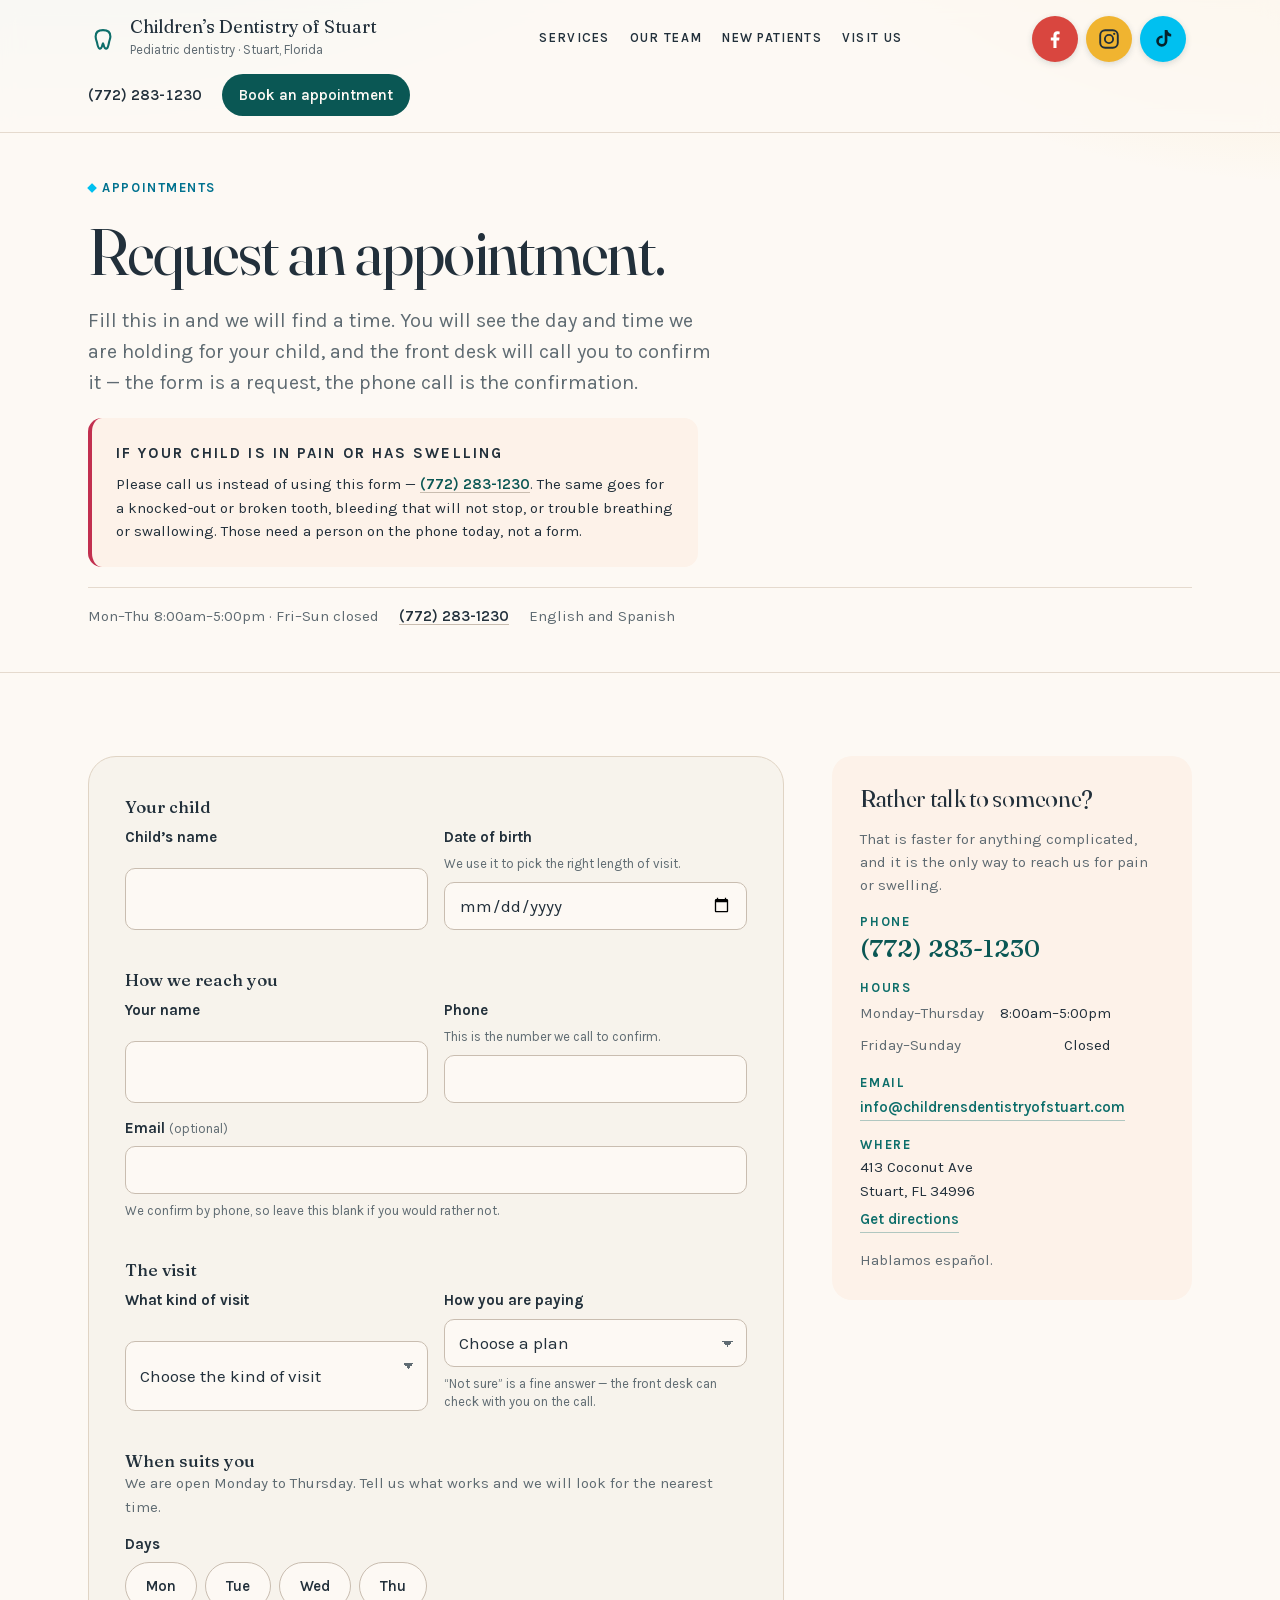
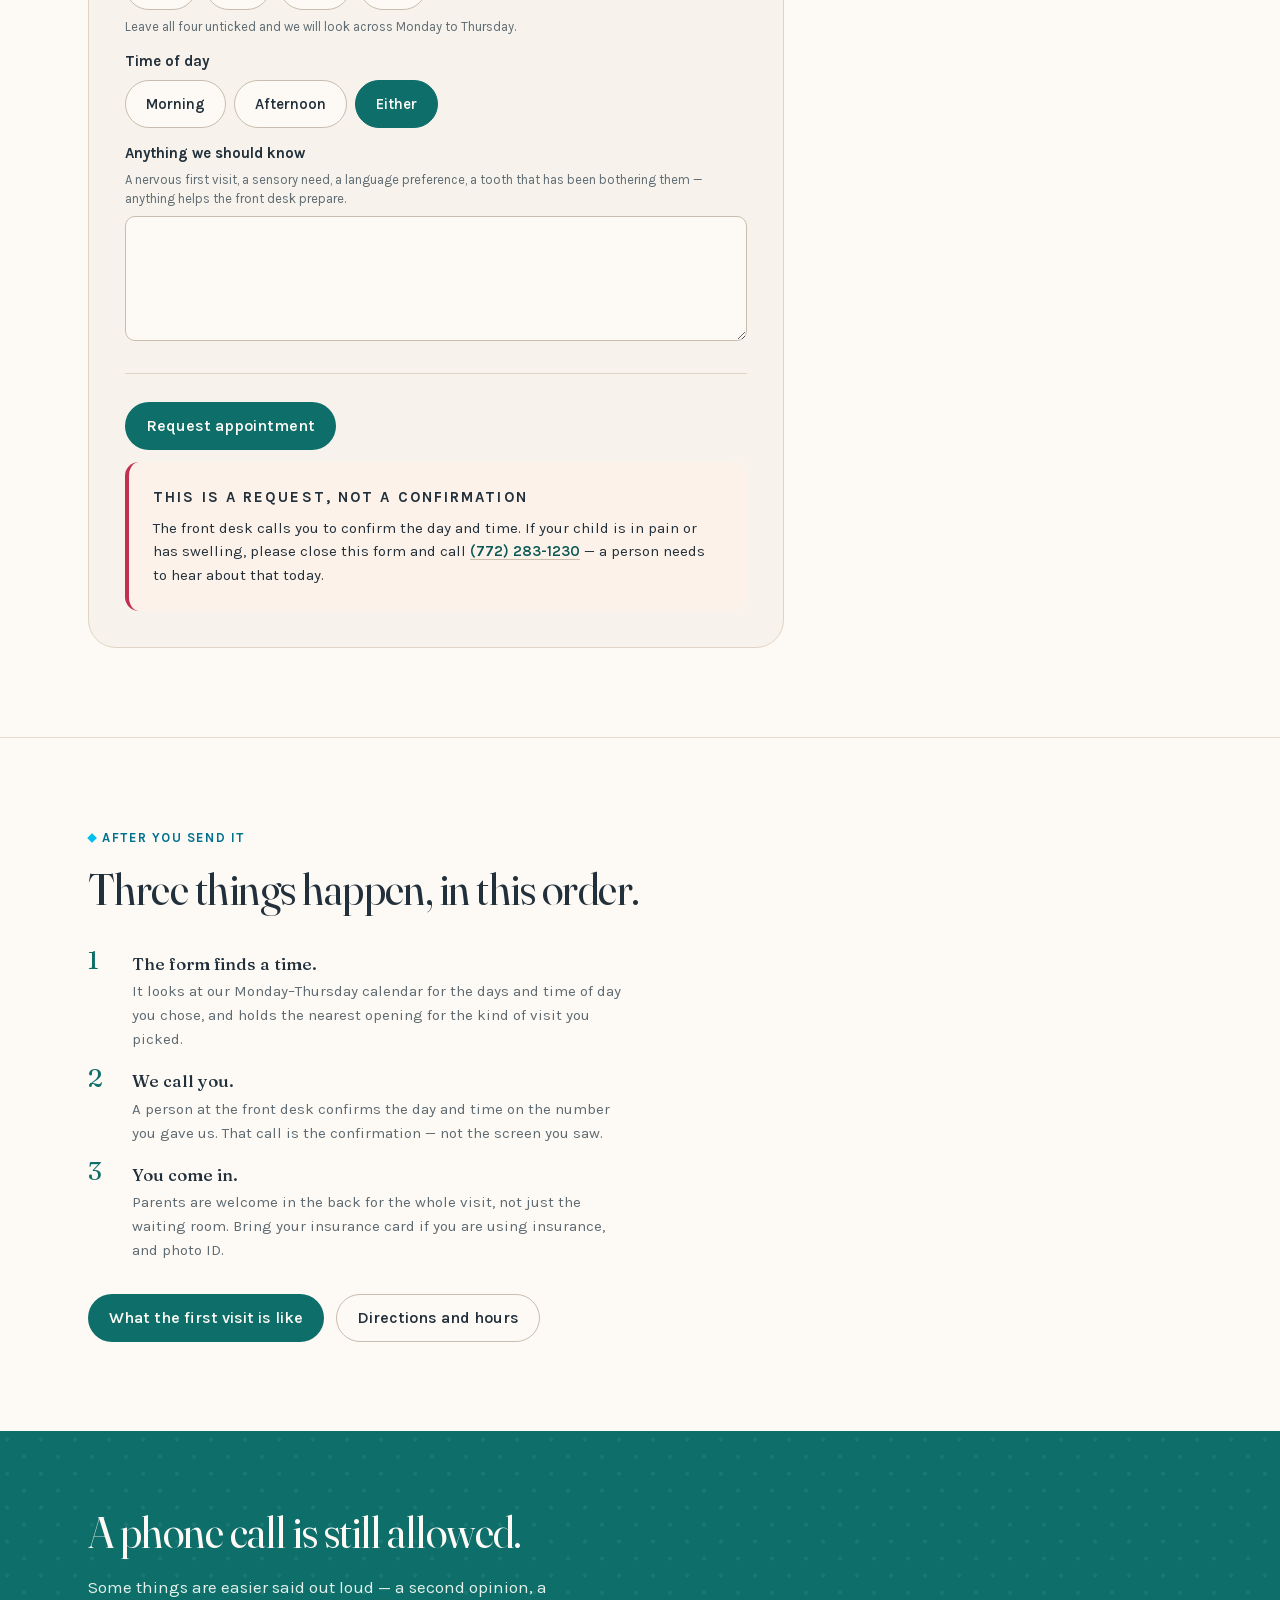
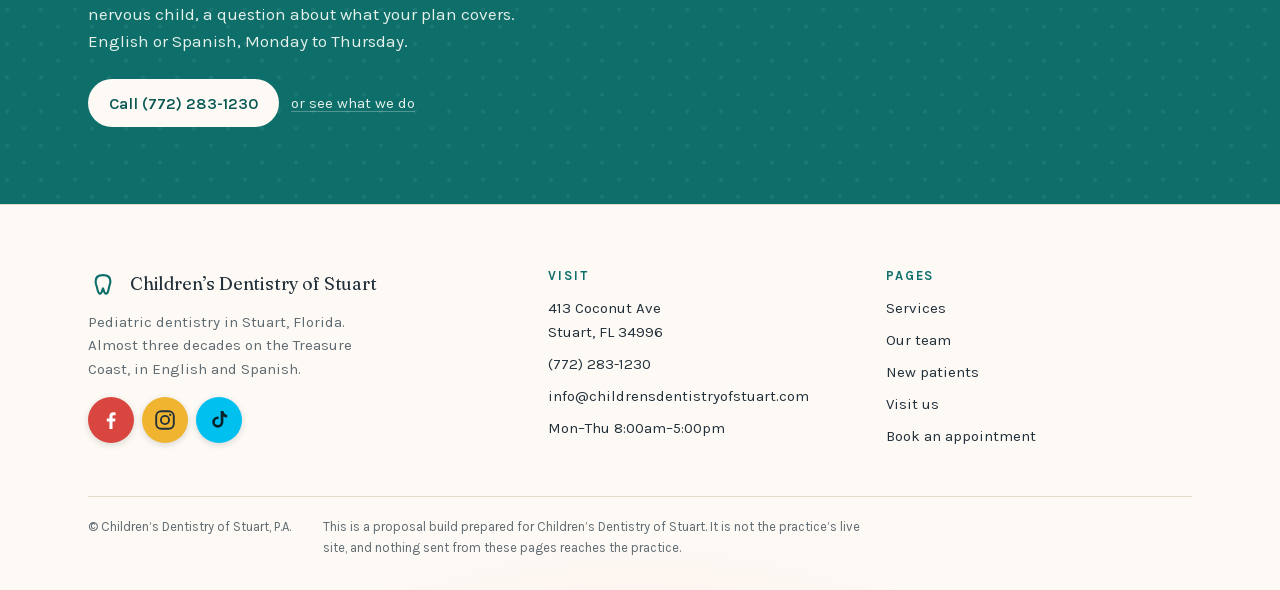
==== book.html @ ab4c5b35 "Proposal build: Children's Dentistry of Stuart" ====
<!DOCTYPE html>
<html lang="en">
<head>
<meta charset="utf-8">
<meta name="viewport" content="width=device-width, initial-scale=1">
<title>Request an appointment — Children’s Dentistry of Stuart</title>
<meta name="description" content="Request an appointment at Children’s Dentistry of Stuart. The form holds a time; the front desk confirms by phone. For pain, swelling or a knocked-out tooth, call (772) 283-1230 instead.">
<meta name="theme-color" content="#FDF9F4">
<link rel="icon" href="data:image/svg+xml,%3Csvg xmlns='http://www.w3.org/2000/svg' viewBox='0 0 32 32'%3E%3Crect width='32' height='32' rx='7' fill='%23FDF9F4'/%3E%3Cpath transform='translate(4 4)' d='M6.1 9.9C6.1 6.4 8.45 4.9 12 4.9c3.55 0 5.9 1.5 5.9 5 0 1.85-.75 3-1.1 4.85-.4 2.25-.8 4.45-1.9 4.85-1.1.4-1.8-.75-2.25-2.25-.3-1.05-.45-1.85-.65-1.85s-.35.8-.65 1.85c-.45 1.5-1.15 2.65-2.25 2.25-1.1-.4-1.5-2.6-1.9-4.85C6.5 12.9 6.1 11.75 6.1 9.9Z' fill='none' stroke='%230D6E6A' stroke-width='1.7' stroke-linejoin='round'/%3E%3C/svg%3E">
<link rel="stylesheet" href="assets/css/tokens.css">
<link rel="stylesheet" href="assets/css/styles.css">
<script>document.documentElement.classList.add('js');</script>
<!-- ============================================================
     AEO / SEO HEAD BLOCK — paste inside <head> on every page.
     Replace Request an Appointment | Children's Dentistry of Stuart / Request a pediatric dental appointment in Stuart, Florida. The form requests a time and the front desk calls to confirm. If your child is in pain or has swelling, call (772) 283-1230. / https://childrensdentistryofstuart.com/book.html per page.
     ============================================================ -->
<link rel="canonical" href="https://childrensdentistryofstuart.com/book.html">
<meta name="robots" content="index, follow, max-snippet:-1, max-image-preview:large, max-video-preview:-1">

<!-- Open Graph -->
<meta property="og:type" content="website">
<meta property="og:site_name" content="Children's Dentistry of Stuart">
<meta property="og:locale" content="en_US">
<meta property="og:title" content="Request an Appointment | Children's Dentistry of Stuart">
<meta property="og:description" content="Request a pediatric dental appointment in Stuart, Florida. The form requests a time and the front desk calls to confirm. If your child is in pain or has swelling, call (772) 283-1230.">
<meta property="og:url" content="https://childrensdentistryofstuart.com/book.html">
<meta property="og:image" content="https://childrensdentistryofstuart.com/assets/img/photos/doctors.jpg">
<meta property="og:image:alt" content="Dr. Julie Sugar and Dr. Nancy Torres outside the practice in Stuart, Florida">

<!-- Twitter / X -->
<meta name="twitter:card" content="summary_large_image">
<meta name="twitter:title" content="Request an Appointment | Children's Dentistry of Stuart">
<meta name="twitter:description" content="Request a pediatric dental appointment in Stuart, Florida. The form requests a time and the front desk calls to confirm. If your child is in pain or has swelling, call (772) 283-1230.">
<meta name="twitter:image" content="https://childrensdentistryofstuart.com/assets/img/photos/doctors.jpg">

<!-- Geo / local -->
<meta name="geo.region" content="US-FL">
<meta name="geo.placename" content="Stuart, Florida">
<meta name="geo.position" content="27.196835;-80.235463">
<meta name="ICBM" content="27.196835, -80.235463">

<!-- Structured data -->
<script type="application/ld+json">
{
 "@context": "https://schema.org",
 "@type": "Dentist",
 "@id": "https://childrensdentistryofstuart.com/#practice",
 "name": "Children's Dentistry of Stuart",
 "alternateName": "Children's Dentistry of Stuart, P.A.",
 "description": "Pediatric dental practice in Stuart, Florida, on the Treasure Coast. Two dentists — Dr. Nancy H. Torres and Dr. Julie A. Sugar, a mother and daughter — with almost three decades of experience. Visits in English and Spanish, with parents welcome in the treatment room.",
 "url": "https://childrensdentistryofstuart.com/",
 "telephone": "+1-772-283-1230",
 "email": "info@childrensdentistryofstuart.com",
 "image": [
  "https://childrensdentistryofstuart.com/assets/img/photos/office.jpg",
  "https://childrensdentistryofstuart.com/assets/img/photos/doctors.jpg"
 ],
 "logo": "https://childrensdentistryofstuart.com/assets/img/photos/logo.png",
 "priceRange": "$$",
 "address": {
  "@type": "PostalAddress",
  "streetAddress": "413 Coconut Ave",
  "addressLocality": "Stuart",
  "addressRegion": "FL",
  "postalCode": "34996",
  "addressCountry": "US"
 },
 "geo": {
  "@type": "GeoCoordinates",
  "latitude": 27.196835,
  "longitude": -80.235463
 },
 "hasMap": "https://www.google.com/maps/place/?q=place_id:ChIJJ7Qo13nd3ogRvwtux7a8OOg",
 "openingHoursSpecification": [
  {
   "@type": "OpeningHoursSpecification",
   "dayOfWeek": [
    "Monday",
    "Tuesday",
    "Wednesday",
    "Thursday"
   ],
   "opens": "08:00",
   "closes": "17:00"
  }
 ],
 "areaServed": [
  {
   "@type": "City",
   "name": "Stuart"
  },
  {
   "@type": "City",
   "name": "Palm City"
  },
  {
   "@type": "City",
   "name": "Jensen Beach"
  },
  {
   "@type": "City",
   "name": "Hobe Sound"
  },
  {
   "@type": "City",
   "name": "Port St. Lucie"
  },
  {
   "@type": "City",
   "name": "Indiantown"
  },
  {
   "@type": "AdministrativeArea",
   "name": "Martin County, Florida"
  }
 ],
 "availableLanguage": [
  {
   "@type": "Language",
   "name": "English"
  },
  {
   "@type": "Language",
   "name": "Spanish"
  }
 ],
 "sameAs": [
  "https://www.google.com/maps/place/?q=place_id:ChIJJ7Qo13nd3ogRvwtux7a8OOg",
  "https://www.facebook.com/childrensdentistryofstuart",
  "https://www.carecredit.com/doctor-locator/stuart-fl/childrens-dentistry-of-stuart-423cqr"
 ],
 "employee": [
  {
   "@type": "Person",
   "name": "Dr. Nancy H. Torres",
   "jobTitle": "Dentist",
   "honorificSuffix": "D.D.S."
  },
  {
   "@type": "Person",
   "name": "Dr. Julie A. Sugar",
   "jobTitle": "Dentist",
   "honorificSuffix": "D.M.D."
  }
 ],
 "availableService": [
  {
   "@type": "MedicalProcedure",
   "name": "Dental examination"
  },
  {
   "@type": "MedicalProcedure",
   "name": "Dental cleaning"
  },
  {
   "@type": "MedicalProcedure",
   "name": "Digital dental x-rays"
  },
  {
   "@type": "MedicalProcedure",
   "name": "Fluoride treatment"
  },
  {
   "@type": "MedicalProcedure",
   "name": "Dental sealants"
  },
  {
   "@type": "MedicalProcedure",
   "name": "Tooth-colored fillings"
  },
  {
   "@type": "MedicalProcedure",
   "name": "Dental crowns"
  },
  {
   "@type": "MedicalProcedure",
   "name": "Tooth extraction"
  },
  {
   "@type": "MedicalProcedure",
   "name": "Space maintainers"
  },
  {
   "@type": "MedicalProcedure",
   "name": "Nitrous oxide sedation"
  },
  {
   "@type": "MedicalProcedure",
   "name": "Oral sedation"
  },
  {
   "@type": "MedicalProcedure",
   "name": "Intravenous sedation"
  }
 ],
 "paymentAccepted": "Cash, Credit Card, Dental insurance",
 "currenciesAccepted": "USD",
 "isAcceptingNewPatients": true,
 "knowsAbout": [
  "pediatric dentistry",
  "preventive dentistry",
  "dental sedation for children"
 ]
}
</script>
<script type="application/ld+json">
{
 "@context": "https://schema.org",
 "@type": "WebSite",
 "@id": "https://childrensdentistryofstuart.com/#website",
 "url": "https://childrensdentistryofstuart.com/",
 "name": "Children's Dentistry of Stuart",
 "inLanguage": "en-US",
 "publisher": {
  "@id": "https://childrensdentistryofstuart.com/#practice"
 }
}
</script>
<script type="application/ld+json">
{
 "@context": "https://schema.org",
 "@type": "Person",
 "@id": "https://childrensdentistryofstuart.com/team.html#nancy-torres",
 "name": "Dr. Nancy H. Torres",
 "honorificSuffix": "D.D.S.",
 "jobTitle": "Dentist",
 "worksFor": {
  "@id": "https://childrensdentistryofstuart.com/#practice"
 },
 "knowsLanguage": [
  "English",
  "Spanish"
 ]
}
</script>
<script type="application/ld+json">
{
 "@context": "https://schema.org",
 "@type": "Person",
 "@id": "https://childrensdentistryofstuart.com/team.html#julie-sugar",
 "name": "Dr. Julie A. Sugar",
 "honorificSuffix": "D.M.D.",
 "jobTitle": "Dentist",
 "worksFor": {
  "@id": "https://childrensdentistryofstuart.com/#practice"
 },
 "knowsLanguage": [
  "English",
  "Spanish"
 ]
}
</script>
<script type="application/ld+json">
{
 "@context": "https://schema.org",
 "@type": "FAQPage",
 "@id": "https://childrensdentistryofstuart.com/#faq",
 "mainEntity": [
  {
   "@type": "Question",
   "name": "What age should a child first see a dentist?",
   "acceptedAnswer": {
    "@type": "Answer",
    "text": "Children's Dentistry of Stuart treats children from infancy through young adulthood, up to age 21. The practice's routine schedule is a dental examination every six months, and an infant is booked as a new patient exam so there is time to settle in."
   }
  },
  {
   "@type": "Question",
   "name": "Does Children's Dentistry of Stuart take my dental insurance?",
   "acceptedAnswer": {
    "@type": "Answer",
    "text": "The practice accepts all major PPO dental plans and DentaQuest Healthy Kids, and also accepts CareCredit. Because benefits differ by plan and by family, the practice asks you to call (772) 283-1230 so a team member can check your specific coverage before the visit."
   }
  },
  {
   "@type": "Question",
   "name": "What if we do not have dental insurance?",
   "acceptedAnswer": {
    "@type": "Answer",
    "text": "There is a self-pay membership: $250 a year for ages 0 to 2, $350 a year for ages 3 to 12, and $400 a year for ages 13 and up. Coverage begins once the signed contract and full payment are received, runs for one year, and is non-refundable and non-transferable. Patients with insurance are not eligible, and it is up to the family to schedule the two routine cleanings each year."
   }
  },
  {
   "@type": "Question",
   "name": "Can I stay in the room with my child?",
   "acceptedAnswer": {
    "@type": "Answer",
    "text": "Yes. The practice has an open-door policy: every parent is welcome to come into the back with their child for every visit, not only the first one."
   }
  },
  {
   "@type": "Question",
   "name": "Do the dentists speak Spanish?",
   "acceptedAnswer": {
    "@type": "Answer",
    "text": "Yes. Dr. Sugar, Dr. Torres and several members of the team are fluent in both English and Spanish, so the conversation can happen in the language a family thinks in."
   }
  },
  {
   "@type": "Question",
   "name": "What sedation options are available for a nervous child?",
   "acceptedAnswer": {
    "@type": "Answer",
    "text": "Three, in increasing order: nitrous oxide (\"funny gas\"), oral sedation taken as a prescription in the office, and IV sedation with a pediatric anesthesiologist from PDAA, given in the practice's own office. The team also buffers the local anaesthetic so the numbing does not sting, and uses Oraverse to bring feeling back in about 45 minutes instead of several hours."
   }
  },
  {
   "@type": "Question",
   "name": "Where is the office and when is it open?",
   "acceptedAnswer": {
    "@type": "Answer",
    "text": "The practice is at 413 Coconut Ave, Stuart, FL 34996, open Monday to Thursday from 8:00am to 5:00pm and closed Friday through Sunday. The phone number is (772) 283-1230. Confirm current hours with the practice before you travel, because archived versions of the site list a 4:30pm close."
   }
  },
  {
   "@type": "Question",
   "name": "How do I book a first appointment?",
   "acceptedAnswer": {
    "@type": "Answer",
    "text": "Use the appointment form on this site or call (772) 283-1230. The form requests a time; the front desk calls you back to confirm it. If your child is in pain, has facial swelling, or has knocked out a tooth, call instead of using the form."
   }
  }
 ]
}
</script>

</head>
<body>

<a class="skip-link" href="#main">Skip to content</a>

<header class="site-header">
  <div class="container header-inner">
    <a class="brand" href="index.html">
      <img class="brand__mark" src="assets/img/mark.svg" alt="" width="30" height="30">
      <span class="brand__text">
        <span class="brand__name">Children’s Dentistry of Stuart</span>
        <span class="brand__sub">Pediatric dentistry · Stuart, Florida</span>
      </span>
    </a>

    <nav class="site-nav" aria-label="Primary">
      <ul>
        <li><a href="services.html">Services</a></li>
        <li><a href="team.html">Our team</a></li>
        <li><a href="new-patients.html">New patients</a></li>
        <li><a href="visit.html">Visit us</a></li>
      </ul>
    </nav>

    <ul class="socials socials--header" aria-label="Follow Children's Dentistry of Stuart">
        <li class="social social--facebook"><a href="https://www.facebook.com/childrensdentistryofstuart" target="_blank" rel="noopener noreferrer"><span class="sr-only">Facebook</span><svg viewBox="0 0 24 24" width="24" height="24" aria-hidden="true" focusable="false"><path fill="currentColor" d="M13.5 21v-7.5h2.6l.4-3h-3V8.6c0-.87.24-1.46 1.49-1.46H16.6V4.46A20 20 0 0 0 14.3 4.3c-2.3 0-3.87 1.4-3.87 3.98V10.5H7.8v3h2.63V21h3.07Z"/></svg></a></li>
        <li class="social social--instagram"><a href="https://www.instagram.com/childrensdentistryofstuart" target="_blank" rel="noopener noreferrer"><span class="sr-only">Instagram</span><svg viewBox="0 0 24 24" width="24" height="24" aria-hidden="true" focusable="false" fill="none" stroke="currentColor" stroke-width="1.9"><rect x="3.2" y="3.2" width="17.6" height="17.6" rx="5"/><circle cx="12" cy="12" r="4.1"/><circle cx="17.2" cy="6.8" r="1.15" fill="currentColor" stroke="none"/></svg></a></li>
        <li class="social social--tiktok"><a href="https://www.tiktok.com/@drsugarschildrensdentist" target="_blank" rel="noopener noreferrer"><span class="sr-only">Tiktok</span><svg viewBox="0 0 24 24" width="24" height="24" aria-hidden="true" focusable="false"><path fill="currentColor" d="M16.5 3c.3 2.1 1.6 3.6 3.7 3.9v2.6c-1.4.1-2.7-.3-3.8-1v5.6a5.6 5.6 0 1 1-5.6-5.6c.3 0 .5 0 .8.06v2.7a2.9 2.9 0 1 0 2.1 2.8V3h2.8Z"/></svg></a></li>
      </ul>
      <div class="header-actions">
      <a class="header-phone" href="tel:+17722831230">(772) 283-1230</a>
      <a class="btn btn--primary btn--sm" href="book.html" aria-current="page">Book an appointment</a>
    </div>
  </div>
</header>

<main id="main">

  <!-- 1. Head ------------------------------------------------------------- -->
  <section class="page-head" aria-labelledby="page-title">
    <div class="container">
      <div class="page-head__inner" data-reveal>
        <p class="eyebrow">Appointments</p>
        <h1 id="page-title">Request an appointment.</h1>
        <p class="lead">Fill this in and we will find a time. You will see the day and time we are holding
          for your child, and the front desk will call you to confirm it — the form is a request, the phone
          call is the confirmation.</p>

        <div class="callout" data-reveal>
          <p class="callout__label">If your child is in pain or has swelling</p>
          <p>Please call us instead of using this form — <a href="tel:+17722831230">(772) 283-1230</a>.
            The same goes for a knocked-out or broken tooth, bleeding that will not stop, or trouble
            breathing or swallowing. Those need a person on the phone today, not a form.</p>
        </div>

        <div class="page-head__meta">
          <span>Mon–Thu 8:00am–5:00pm · Fri–Sun closed</span>
          <span><a href="tel:+17722831230">(772) 283-1230</a></span>
          <span>English and Spanish</span>
        </div>
      </div>
    </div>
  </section>

  <!-- 2. The form --------------------------------------------------------- -->
  <section class="section section--ruled section--tight-top" aria-labelledby="form-title">
    <div class="container">
      <h2 id="form-title" class="visually-hidden">Appointment request form</h2>

      <div class="book__grid">
        <div class="form-panel">

          <form id="intake-form" novalidate>
            <fieldset class="fieldset">
              <legend>Your child</legend>

              <div class="form-grid form-grid--2">
                <div class="field">
                  <label for="child_name">Child’s name</label>
                  <input type="text" id="child_name" name="child_name" autocomplete="off"
                         aria-describedby="child_name-error" required>
                  <span class="field__error" id="child_name-error" data-error-for="child_name" hidden></span>
                </div>

                <div class="field">
                  <label for="child_dob">Date of birth</label>
                  <span class="field__hint" id="child_dob-hint">We use it to pick the right length of visit.</span>
                  <input type="date" id="child_dob" name="child_dob"
                         aria-describedby="child_dob-hint child_dob-error" required>
                  <span class="field__error" id="child_dob-error" data-error-for="child_dob" hidden></span>
                </div>
              </div>
            </fieldset>

            <fieldset class="fieldset">
              <legend>How we reach you</legend>

              <div class="form-grid form-grid--2">
                <div class="field">
                  <label for="parent_name">Your name</label>
                  <input type="text" id="parent_name" name="parent_name" autocomplete="name"
                         aria-describedby="parent_name-error" required>
                  <span class="field__error" id="parent_name-error" data-error-for="parent_name" hidden></span>
                </div>

                <div class="field">
                  <label for="phone">Phone</label>
                  <span class="field__hint" id="phone-hint">This is the number we call to confirm.</span>
                  <input type="tel" id="phone" name="phone" inputmode="tel" autocomplete="tel"
                         aria-describedby="phone-hint phone-error" required>
                  <span class="field__error" id="phone-error" data-error-for="phone" hidden></span>
                </div>
              </div>

              <div class="field">
                <label for="email">Email <span class="field__opt">(optional)</span></label>
                <input type="email" id="email" name="email" autocomplete="email"
                       aria-describedby="email-hint email-error">
                <span class="field__hint" id="email-hint">We confirm by phone, so leave this blank if you
                  would rather not.</span>
                <span class="field__error" id="email-error" data-error-for="email" hidden></span>
              </div>
            </fieldset>

            <fieldset class="fieldset">
              <legend>The visit</legend>

              <div class="form-grid form-grid--2">
                <div class="field">
                  <label for="visit_type">What kind of visit</label>
                  <select id="visit_type" name="visit_type" aria-describedby="visit_type-error" required>
                    <option value="" selected>Choose the kind of visit</option>
                    <option value="new-patient-exam">New patient exam</option>
                    <option value="cleaning">Cleaning and check-up</option>
                    <option value="treatment">Treatment visit</option>
                    <option value="sedation-consult">Sedation consultation</option>
                    <option value="emergency">Urgent — my child is in pain</option>
                  </select>
                  <span class="field__error" id="visit_type-error" data-error-for="visit_type" hidden></span>
                </div>

                <div class="field">
                  <label for="insurance">How you are paying</label>
                  <select id="insurance" name="insurance" aria-describedby="insurance-hint insurance-error">
                    <option value="" selected>Choose a plan</option>
                    <option value="ppo">A PPO dental plan</option>
                    <option value="dentaquest-healthy-kids">DentaQuest Healthy Kids</option>
                    <option value="self-pay">Self-pay / membership</option>
                    <option value="none">No insurance</option>
                    <option value="unsure">I’m not sure</option>
                  </select>
                  <span class="field__hint" id="insurance-hint">“Not sure” is a fine answer — the front desk
                    can check with you on the call.</span>
                  <span class="field__error" id="insurance-error" data-error-for="insurance" hidden></span>
                </div>
              </div>
            </fieldset>

            <fieldset class="fieldset">
              <legend>When suits you</legend>
              <p class="fieldset__note">We are open Monday to Thursday. Tell us what works and we will look
                for the nearest time.</p>

              <div class="field">
                <span class="field__label" id="days-label">Days</span>
                <div class="chips" role="group" aria-labelledby="days-label">
                  <span class="chip">
                    <input type="checkbox" id="day-mon" name="preferred_days" value="Mon">
                    <label for="day-mon">Mon</label>
                  </span>
                  <span class="chip">
                    <input type="checkbox" id="day-tue" name="preferred_days" value="Tue">
                    <label for="day-tue">Tue</label>
                  </span>
                  <span class="chip">
                    <input type="checkbox" id="day-wed" name="preferred_days" value="Wed">
                    <label for="day-wed">Wed</label>
                  </span>
                  <span class="chip">
                    <input type="checkbox" id="day-thu" name="preferred_days" value="Thu">
                    <label for="day-thu">Thu</label>
                  </span>
                </div>
                <span class="field__hint">Leave all four unticked and we will look across Monday to Thursday.</span>
              </div>

              <div class="field">
                <span class="field__label" id="window-label">Time of day</span>
                <div class="chips" role="group" aria-labelledby="window-label">
                  <span class="chip">
                    <input type="radio" id="window-morning" name="preferred_window" value="morning">
                    <label for="window-morning">Morning</label>
                  </span>
                  <span class="chip">
                    <input type="radio" id="window-afternoon" name="preferred_window" value="afternoon">
                    <label for="window-afternoon">Afternoon</label>
                  </span>
                  <span class="chip">
                    <input type="radio" id="window-either" name="preferred_window" value="either" checked>
                    <label for="window-either">Either</label>
                  </span>
                </div>
              </div>

              <div class="field">
                <label for="notes">Anything we should know</label>
                <span class="field__hint" id="notes-hint">A nervous first visit, a sensory need, a language
                  preference, a tooth that has been bothering them — anything helps the front desk prepare.</span>
                <textarea id="notes" name="notes" rows="4" aria-describedby="notes-hint"></textarea>
              </div>
            </fieldset>

            <div class="form-foot">
              <p id="form-status" class="form-status" aria-live="polite"></p>

              <button class="btn btn--primary" type="submit">Request appointment</button>

              <div class="callout">
                <p class="callout__label">This is a request, not a confirmation</p>
                <p>The front desk calls you to confirm the day and time. If your child is in pain or has
                  swelling, please close this form and call
                  <a href="tel:+17722831230">(772) 283-1230</a> — a person needs to hear about that today.</p>
              </div>
            </div>
          </form>

          <!-- book.js renders the confirmation in place here and hides the form. -->
          <div id="booking-result" class="result-panel" hidden></div>
        </div>

        <aside class="panel" aria-labelledby="aside-title">
          <h2 id="aside-title">Rather talk to someone?</h2>
          <p class="small">That is faster for anything complicated, and it is the only way to reach us
            for pain or swelling.</p>

          <div class="panel__row">
            <h3>Phone</h3>
            <a class="panel__phone" href="tel:+17722831230">(772) 283-1230</a>
          </div>

          <!-- HOURS: confirm with practice -->
          <div class="panel__row">
            <h3>Hours</h3>
            <dl class="hours">
              <div><dt>Monday–Thursday</dt><dd>8:00am–5:00pm</dd></div>
              <div><dt>Friday–Sunday</dt><dd>Closed</dd></div>
            </dl>
          </div>

          <div class="panel__row">
            <h3>Email</h3>
            <a class="text-link" href="mailto:info@childrensdentistryofstuart.com">info@childrensdentistryofstuart.com</a>
          </div>

          <div class="panel__row">
            <h3>Where</h3>
            <address>413 Coconut Ave<br>Stuart, FL 34996</address>
            <a class="text-link" href="https://www.google.com/maps/search/?api=1&amp;query=413%20Coconut%20Ave%2C%20Stuart%2C%20FL%2034996">Get directions</a>
          </div>

          <p class="small" lang="es">Hablamos español.</p>
        </aside>
      </div>
    </div>
  </section>

  <!-- 3. What happens next ------------------------------------------------ -->
  <section class="section section--ruled" aria-labelledby="next-title">
    <div class="container">
      <div class="section-head" data-reveal>
        <p class="eyebrow">After you send it</p>
        <h2 id="next-title">Three things happen, in this order.</h2>
      </div>

      <ol class="steps">
        <li><strong>The form finds a time.</strong> It looks at our Monday–Thursday calendar for the days
          and time of day you chose, and holds the nearest opening for the kind of visit you picked.</li>
        <li><strong>We call you.</strong> A person at the front desk confirms the day and time on the number
          you gave us. That call is the confirmation — not the screen you saw.</li>
        <li><strong>You come in.</strong> Parents are welcome in the back for the whole visit, not just the
          waiting room. Bring your insurance card if you are using insurance, and photo ID.</li>
      </ol>

      <div class="actions u-mt-8">
        <a class="btn btn--primary" href="new-patients.html">What the first visit is like</a>
        <a class="btn btn--secondary" href="visit.html">Directions and hours</a>
      </div>
    </div>
  </section>

  <!-- 4. Closing band ----------------------------------------------------- -->
  <section class="band on-teal" aria-labelledby="band-title">
    <div class="container">
      <h2 id="band-title">A phone call is still allowed.</h2>
      <p>Some things are easier said out loud — a second opinion, a nervous child, a question about what
        your plan covers. English or Spanish, Monday to Thursday.</p>
      <div class="actions">
        <a class="btn btn--paper" href="tel:+17722831230">Call (772) 283-1230</a>
        <a class="band__phone" href="services.html">or see what we do</a>
      </div>
    </div>
  </section>

</main>

<footer class="site-footer">
  <div class="container">
    <div class="footer__grid">
      <div class="footer__brand">
        <a class="brand" href="index.html">
          <img class="brand__mark" src="assets/img/mark.svg" alt="" width="30" height="30">
          <span class="brand__text">
            <span class="brand__name">Children’s Dentistry of Stuart</span>
          </span>
        </a>
        <p class="small">Pediatric dentistry in Stuart, Florida. Almost three decades on the Treasure Coast, in
          English and Spanish.</p>
        <div class="footer__social"><ul class="socials socials--footer" aria-label="Follow Children's Dentistry of Stuart">
        <li class="social social--facebook"><a href="https://www.facebook.com/childrensdentistryofstuart" target="_blank" rel="noopener noreferrer"><span class="sr-only">Facebook</span><svg viewBox="0 0 24 24" width="24" height="24" aria-hidden="true" focusable="false"><path fill="currentColor" d="M13.5 21v-7.5h2.6l.4-3h-3V8.6c0-.87.24-1.46 1.49-1.46H16.6V4.46A20 20 0 0 0 14.3 4.3c-2.3 0-3.87 1.4-3.87 3.98V10.5H7.8v3h2.63V21h3.07Z"/></svg></a></li>
        <li class="social social--instagram"><a href="https://www.instagram.com/childrensdentistryofstuart" target="_blank" rel="noopener noreferrer"><span class="sr-only">Instagram</span><svg viewBox="0 0 24 24" width="24" height="24" aria-hidden="true" focusable="false" fill="none" stroke="currentColor" stroke-width="1.9"><rect x="3.2" y="3.2" width="17.6" height="17.6" rx="5"/><circle cx="12" cy="12" r="4.1"/><circle cx="17.2" cy="6.8" r="1.15" fill="currentColor" stroke="none"/></svg></a></li>
        <li class="social social--tiktok"><a href="https://www.tiktok.com/@drsugarschildrensdentist" target="_blank" rel="noopener noreferrer"><span class="sr-only">Tiktok</span><svg viewBox="0 0 24 24" width="24" height="24" aria-hidden="true" focusable="false"><path fill="currentColor" d="M16.5 3c.3 2.1 1.6 3.6 3.7 3.9v2.6c-1.4.1-2.7-.3-3.8-1v5.6a5.6 5.6 0 1 1-5.6-5.6c.3 0 .5 0 .8.06v2.7a2.9 2.9 0 1 0 2.1 2.8V3h2.8Z"/></svg></a></li>
      </ul></div>
        </div>

      <div class="footer__col">
        <h2>Visit</h2>
        <ul>
          <li>413 Coconut Ave<br>Stuart, FL 34996</li>
          <li><a href="tel:+17722831230">(772) 283-1230</a></li>
          <li><a href="mailto:info@childrensdentistryofstuart.com">info@childrensdentistryofstuart.com</a></li>
          <li>Mon–Thu 8:00am–5:00pm</li>
        </ul>
      </div>

      <div class="footer__col">
        <h2>Pages</h2>
        <ul>
          <li><a href="services.html">Services</a></li>
          <li><a href="team.html">Our team</a></li>
          <li><a href="new-patients.html">New patients</a></li>
          <li><a href="visit.html">Visit us</a></li>
          <li><a href="book.html">Book an appointment</a></li>
        </ul>
      </div>
    </div>

    <div class="footer__bottom">
      <p>© Children’s Dentistry of Stuart, P.A.</p>
      <p>This is a proposal build prepared for Children’s Dentistry of Stuart. It is not the practice’s live site,
        and nothing sent from these pages reaches the practice.</p>
    </div>
  </div>
</footer>

<div class="action-bar">
  <a class="action-bar__call" href="tel:+17722831230">Call (772) 283-1230</a>
  <a class="btn btn--primary btn--sm" href="book.html">Book</a>
</div>

<script src="assets/js/reveal.js"></script>
<script src="assets/js/book.js"></script>
</body>
</html>
---- assets/css/tokens.css ----
/* Self-hosted variable fonts — Fraunces (display) + Karla (text).
   Fetched once from Google Fonts and vendored here: the page makes zero network requests.
   Fraunces axes: opsz 9..144, wght 300..700. Karla axes: wght 300..800. */

@font-face {
  font-family: 'Fraunces';
  font-style: italic;
  font-weight: 300 700;
  font-display: swap;
  src: url('../fonts/fraunces-italic-latin-ext.woff2') format('woff2');
  unicode-range: U+0100-02BA, U+02BD-02C5, U+02C7-02CC, U+02CE-02D7, U+02DD-02FF, U+0304, U+0308, U+0329, U+1D00-1DBF, U+1E00-1E9F, U+1EF2-1EFF, U+2020, U+20A0-20AB, U+20AD-20C4, U+2113, U+2C60-2C7F, U+A720-A7FF;
}

@font-face {
  font-family: 'Fraunces';
  font-style: italic;
  font-weight: 300 700;
  font-display: swap;
  src: url('../fonts/fraunces-italic-latin.woff2') format('woff2');
  unicode-range: U+0000-00FF, U+0131, U+0152-0153, U+02BB-02BC, U+02C6, U+02DA, U+02DC, U+0304, U+0308, U+0329, U+2000-206F, U+20AC, U+2122, U+2191, U+2193, U+2212, U+2215, U+FEFF, U+FFFD;
}

@font-face {
  font-family: 'Fraunces';
  font-style: normal;
  font-weight: 300 700;
  font-display: swap;
  src: url('../fonts/fraunces-roman-latin-ext.woff2') format('woff2');
  unicode-range: U+0100-02BA, U+02BD-02C5, U+02C7-02CC, U+02CE-02D7, U+02DD-02FF, U+0304, U+0308, U+0329, U+1D00-1DBF, U+1E00-1E9F, U+1EF2-1EFF, U+2020, U+20A0-20AB, U+20AD-20C4, U+2113, U+2C60-2C7F, U+A720-A7FF;
}

@font-face {
  font-family: 'Fraunces';
  font-style: normal;
  font-weight: 300 700;
  font-display: swap;
  src: url('../fonts/fraunces-roman-latin.woff2') format('woff2');
  unicode-range: U+0000-00FF, U+0131, U+0152-0153, U+02BB-02BC, U+02C6, U+02DA, U+02DC, U+0304, U+0308, U+0329, U+2000-206F, U+20AC, U+2122, U+2191, U+2193, U+2212, U+2215, U+FEFF, U+FFFD;
}

@font-face {
  font-family: 'Karla';
  font-style: italic;
  font-weight: 300 800;
  font-display: swap;
  src: url('../fonts/karla-italic-latin-ext.woff2') format('woff2');
  unicode-range: U+0100-02BA, U+02BD-02C5, U+02C7-02CC, U+02CE-02D7, U+02DD-02FF, U+0304, U+0308, U+0329, U+1D00-1DBF, U+1E00-1E9F, U+1EF2-1EFF, U+2020, U+20A0-20AB, U+20AD-20C4, U+2113, U+2C60-2C7F, U+A720-A7FF;
}

@font-face {
  font-family: 'Karla';
  font-style: italic;
  font-weight: 300 800;
  font-display: swap;
  src: url('../fonts/karla-italic-latin.woff2') format('woff2');
  unicode-range: U+0000-00FF, U+0131, U+0152-0153, U+02BB-02BC, U+02C6, U+02DA, U+02DC, U+0304, U+0308, U+0329, U+2000-206F, U+20AC, U+2122, U+2191, U+2193, U+2212, U+2215, U+FEFF, U+FFFD;
}

@font-face {
  font-family: 'Karla';
  font-style: normal;
  font-weight: 300 800;
  font-display: swap;
  src: url('../fonts/karla-roman-latin-ext.woff2') format('woff2');
  unicode-range: U+0100-02BA, U+02BD-02C5, U+02C7-02CC, U+02CE-02D7, U+02DD-02FF, U+0304, U+0308, U+0329, U+1D00-1DBF, U+1E00-1E9F, U+1EF2-1EFF, U+2020, U+20A0-20AB, U+20AD-20C4, U+2113, U+2C60-2C7F, U+A720-A7FF;
}

@font-face {
  font-family: 'Karla';
  font-style: normal;
  font-weight: 300 800;
  font-display: swap;
  src: url('../fonts/karla-roman-latin.woff2') format('woff2');
  unicode-range: U+0000-00FF, U+0131, U+0152-0153, U+02BB-02BC, U+02C6, U+02DA, U+02DC, U+0304, U+0308, U+0329, U+2000-206F, U+20AC, U+2122, U+2191, U+2193, U+2212, U+2215, U+FEFF, U+FFFD;
}

/* ==========================================================================
   DESIGN TOKENS — Children's Dentistry of Stuart
   Warm, editorial, quietly premium. Paper, ink, teal, a sparing berry.
   Every colour pair used for text is listed with its verified ratio in
   README.md; see also tools/contrast check output recorded in the handoff.
   ========================================================================== */

:root {
  /* --- Surfaces ------------------------------------------------------- */
  --paper:        #FDF9F4;  /* page */
  --paper-warm:   #FDF2E9;  /* warm inset surface (money panel) */
  --card:         #F7F3EC;  /* raised-by-value surface, no shadow */
  --mint:         #E4F0EA;  /* full-bleed section surface */
  --peach:        #F7D9C4;  /* illustration tile */
  --ink-surface:  #22303B;

  /* --- Ink ------------------------------------------------------------ */
  --ink:          #22303B;  /* body text: 12.89:1 on paper */
  --ink-muted:    #5F6B72;  /* secondary text: 5.23:1 on paper */
  --ink-quiet:    #8A7F73;  /* non-text only: rules, marks (3.73:1) */

  /* --- Brand accents -------------------------------------------------- */
  --teal:         #0D6E6A;  /* primary: 5.80:1 on paper */
  --teal-deep:    #0A5754;  /* hover/active: paper text 8.00:1 */
  --berry:        #C2304F;  /* accent, sparing: 5.23:1 on paper */
  --berry-deep:   #A82542;  /* hover: paper text 6.66:1 */
  --on-teal:      #FDF9F4;  /* text on teal: 5.80:1 */
  --on-teal-soft: #E4F0EA;  /* secondary text on teal: 5.19:1 */

  /* --- Lines ---------------------------------------------------------- */
  --line:        #E5DACE;   /* hairline rule on paper */
  --line-card:   #E0D4C4;   /* card + panel border */
  --line-strong: #C9BDB0;   /* control boundary; 7.33:1 with ink */
  --line-on-teal: rgba(253, 249, 244, 0.28);

  /* --- Type ----------------------------------------------------------- */
  --font-display: 'Fraunces', 'Iowan Old Style', 'Palatino Linotype', Palatino, Georgia, serif;
  --font-text: 'Karla', system-ui, -apple-system, 'Segoe UI', sans-serif;

  --fs-display: clamp(2rem, 1.1rem + 4.2vw, 4rem);          /* 32 → 64 */
  --fs-h2:      clamp(1.625rem, 1.15rem + 2.1vw, 2.75rem);  /* 26 → 44 */
  --fs-h3:      clamp(1.25rem, 1.1rem + 0.6vw, 1.625rem);   /* 20 → 26 */
  --fs-lead:    clamp(1.0625rem, 1rem + 0.35vw, 1.25rem);   /* 17 → 20 */
  --fs-body:    clamp(1rem, 0.97rem + 0.12vw, 1.125rem);    /* 16 → 18 */
  --fs-small:   0.9375rem;  /* 15 */
  --fs-xs:      0.8125rem;  /* 13 */
  --fs-eyebrow: 0.75rem;    /* 12 */

  --lh-display: 1.04;
  --lh-heading: 1.12;
  --lh-body:    1.6;
  --measure:    64ch;

  --display-opsz: 120;   /* Fraunces optical size for display type */
  --tracking-caps: 0.14em;

  /* --- Space (4px base) ----------------------------------------------- */
  --s-1: 0.25rem;  --s-2: 0.5rem;   --s-3: 0.75rem;  --s-4: 1rem;
  --s-5: 1.25rem;  --s-6: 1.5rem;   --s-8: 2rem;     --s-10: 2.5rem;
  --s-12: 3rem;    --s-16: 4rem;    --s-20: 5rem;    --s-24: 6rem;
  --s-30: 7.5rem;

  --gutter: clamp(1.25rem, 4.5vw, 3rem);   /* 20 → 48 */
  --container: 75rem;                      /* 1200px */
  --section-y: clamp(3.5rem, 7vw, 7rem);   /* 56 → 112 */
  --stack: clamp(2rem, 3.5vw, 3rem);

  /* --- Radii ---------------------------------------------------------- */
  --r-sm: 10px;
  --r-md: 14px;
  --r-lg: 20px;
  --r-xl: 28px;
  --r-pill: 999px;

  /* --- Motion --------------------------------------------------------- */
  --dur-fast: 160ms;
  --dur-base: 280ms;
  --dur-slow: 380ms;
  --ease-out: cubic-bezier(0.22, 0.61, 0.36, 1);
  --ease-in-out: cubic-bezier(0.4, 0, 0.2, 1);
  --reveal-shift: 12px;

  /* --- Elevation: none. Structure is drawn with rules and value. ------ */
}
---- assets/css/styles.css ----
/* ==========================================================================
   Children's Dentistry of Stuart — stylesheet
   Layer order: base → layout → header → type blocks → components → bands → motion
   Structure is drawn with rules and value shifts, never shadows.
   ========================================================================== */

/* ---------- 1. Base ------------------------------------------------------ */

*,
*::before,
*::after { box-sizing: border-box; }

html {
  -webkit-text-size-adjust: 100%;
  text-size-adjust: 100%;
}

body {
  margin: 0;
  background: var(--paper);
  color: var(--ink);
  font-family: var(--font-text);
  font-size: var(--fs-body);
  line-height: var(--lh-body);
  font-optical-sizing: auto;
  -webkit-font-smoothing: antialiased;
  -moz-osx-font-smoothing: grayscale;
  padding-bottom: calc(72px + env(safe-area-inset-bottom)); /* room for the mobile action bar */
}

img, svg { display: block; max-width: 100%; }
img { height: auto; }

h1, h2, h3, h4, p, figure, dl, dd, blockquote { margin: 0; }
ul, ol { margin: 0; padding: 0; list-style: none; }
address { font-style: normal; }

a {
  color: inherit;
  text-decoration-thickness: 1px;
  text-underline-offset: 0.22em;
  text-decoration-color: var(--line-strong);
  transition: color var(--dur-fast) var(--ease-out),
              text-decoration-color var(--dur-fast) var(--ease-out);
}
a:hover { text-decoration-color: currentColor; }

:focus-visible {
  outline: 2px solid var(--berry);
  outline-offset: 3px;
  border-radius: 3px;
}
.on-teal :focus-visible,
.btn--primary:focus-visible,
.btn--paper:focus-visible {
  outline-color: var(--on-teal);
}

::selection {
  background: var(--peach);
  color: var(--ink);
}

hr { border: 0; border-top: 1px solid var(--line); margin: 0; }

/* ---------- 2. Layout --------------------------------------------------- */

.container {
  width: 100%;
  max-width: var(--container);
  margin-inline: auto;
  padding-inline: var(--gutter);
}

.section { padding-block: var(--section-y); }
.section--ruled { border-top: 1px solid var(--line); }
.section--mint { background: var(--mint); }

.skip-link {
  position: absolute;
  left: var(--gutter);
  top: 0;
  transform: translateY(-140%);
  z-index: 40;
  padding: 0.75rem 1.25rem;
  background: var(--ink);
  color: var(--paper);
  font-size: var(--fs-small);
  font-weight: 600;
  border-radius: 0 0 var(--r-md) var(--r-md);
  text-decoration: none;
  transition: transform var(--dur-fast) var(--ease-out);
}
.skip-link:focus-visible { transform: translateY(0); outline-offset: -4px; }

.split { display: grid; gap: clamp(1.75rem, 4vw, 3rem); }

@media (min-width: 900px) {
  .split {
    grid-template-columns: minmax(0, 1.05fr) minmax(0, 0.95fr);
    gap: clamp(2.5rem, 5vw, 5rem);
    align-items: start;
  }
  .split--centered { align-items: center; }
}

/* ---------- 3. Type blocks ---------------------------------------------- */

.eyebrow {
  font-family: var(--font-text);
  font-size: var(--fs-eyebrow);
  font-weight: 700;
  letter-spacing: var(--tracking-caps);
  text-transform: uppercase;
  color: var(--teal);
}
.on-teal .eyebrow { color: var(--on-teal-soft); }

h1, h2, h3 {
  font-family: var(--font-display);
  font-weight: 400;
  color: var(--ink);
  text-wrap: balance;
}

h1 {
  font-size: var(--fs-display);
  line-height: var(--lh-display);
  letter-spacing: -0.018em;
  font-variation-settings: 'opsz' var(--display-opsz);
}

h2 {
  font-size: var(--fs-h2);
  line-height: var(--lh-heading);
  letter-spacing: -0.012em;
  font-variation-settings: 'opsz' var(--display-opsz);
}

h3 {
  font-size: var(--fs-h3);
  line-height: 1.2;
  letter-spacing: -0.006em;
  font-weight: 500;
}

h1 em, h2 em {
  font-style: italic;
  font-variation-settings: 'opsz' var(--display-opsz);
}

.lead {
  font-size: var(--fs-lead);
  line-height: 1.55;
  color: var(--ink-muted);
  max-width: 52ch;
}

.prose { max-width: var(--measure); }
.prose p + p { margin-top: var(--s-4); }
.prose p { text-wrap: pretty; }

.small {
  font-size: var(--fs-small);
  line-height: 1.55;
  color: var(--ink-muted);
}

.section-head { max-width: 62ch; }
.section-head .eyebrow + h2,
.split-head .eyebrow + h2 { margin-top: var(--s-4); }
.section-head h2 + p,
.split-head h2 + p { margin-top: var(--s-5); }
.split-head { display: grid; justify-items: start; }

/* ---------- 4. Buttons -------------------------------------------------- */

.btn {
  display: inline-flex;
  align-items: center;
  justify-content: center;
  gap: 0.5em;
  min-height: 48px;
  padding: 0 var(--s-5);
  border: 1px solid transparent;
  border-radius: var(--r-pill);
  font-family: var(--font-text);
  font-size: 1rem;
  font-weight: 600;
  line-height: 1.2;
  text-align: center;
  text-decoration: none;
  cursor: pointer;
  transition: background-color var(--dur-fast) var(--ease-out),
              border-color var(--dur-fast) var(--ease-out),
              color var(--dur-fast) var(--ease-out);
}

.btn--primary {
  background: var(--teal);
  color: var(--on-teal);
}
.btn--primary:hover { background: var(--teal-deep); }

.btn--secondary {
  background: transparent;
  border-color: var(--line-strong);
  color: var(--ink);
}
.btn--secondary:hover { border-color: var(--ink); }

.btn--paper {
  background: var(--paper);
  color: var(--teal-deep);
}
.btn--paper:hover { background: var(--mint); }

.btn--sm {
  min-height: 42px;
  padding: 0 var(--s-4);
  font-size: var(--fs-small);
}

.actions {
  display: flex;
  flex-wrap: wrap;
  align-items: center;
  gap: var(--s-3);
}

@media (max-width: 519px) {
  .hero .actions { display: grid; width: 100%; }
  .hero .actions .btn { width: 100%; }
}

.text-link {
  color: var(--teal);
  font-weight: 600;
  text-decoration: none;
  border-bottom: 1px solid color-mix(in srgb, var(--teal) 32%, transparent);
  padding-bottom: 1px;
  transition: border-color var(--dur-fast) var(--ease-out);
}
.text-link:hover { border-bottom-color: currentColor; }

/* ---------- 5. Header --------------------------------------------------- */

.site-header {
  position: relative;
  z-index: 20;
  background: var(--paper);
  border-bottom: 1px solid var(--line);
}

.header-inner {
  display: grid;
  grid-template-columns: minmax(0, 1fr) auto;
  align-items: center;
  gap: var(--s-3) var(--s-6);
  padding-block: var(--s-3);
}

.brand {
  display: inline-flex;
  align-items: center;
  gap: var(--s-3);
  text-decoration: none;
  min-width: 0;
}
.brand__mark { width: 30px; flex: none; }
.brand__text { display: grid; min-width: 0; }
.brand__name {
  font-family: var(--font-display);
  font-size: 1.0625rem;
  line-height: 1.14;
  letter-spacing: -0.01em;
  font-variation-settings: 'opsz' 28;
  text-wrap: balance;
}
.brand__sub {
  display: none;
  font-size: var(--fs-xs);
  color: var(--ink-muted);
  margin-top: 2px;
}

.header-phone {
  font-size: var(--fs-small);
  font-weight: 600;
  font-variant-numeric: tabular-nums;
  text-decoration: none;
  color: var(--ink);
  white-space: nowrap;
}
.header-phone:hover { color: var(--teal); }

.header-actions { display: flex; align-items: center; gap: var(--s-5); }
.header-actions .btn { display: none; }

.site-nav { grid-column: 1 / -1; grid-row: 2; }
.site-nav ul {
  display: flex;
  flex-wrap: wrap;
  gap: var(--s-2) var(--s-5);
}
.site-nav a {
  display: inline-block;
  padding-block: 0.35rem;
  font-size: var(--fs-xs);
  font-weight: 600;
  letter-spacing: 0.1em;
  text-transform: uppercase;
  text-decoration: none;
  color: var(--ink);
  border-bottom: 1px solid transparent;
  transition: color var(--dur-fast) var(--ease-out),
              border-color var(--dur-fast) var(--ease-out);
}
@media (max-width: 899px) {
  .site-nav a { font-size: 0.6875rem; letter-spacing: 0.08em; }
  .site-nav ul { gap: var(--s-2) var(--s-4); }
}
.site-nav a:hover { color: var(--teal); border-bottom-color: var(--teal); }
.site-nav a[aria-current='page'] { color: var(--teal); border-bottom-color: var(--teal); }

@media (min-width: 640px) {
  .brand__sub { display: block; }
  .brand__name { font-size: 1.125rem; }
}

@media (min-width: 900px) {
  .site-header { position: sticky; top: 0; }
  .header-inner {
    grid-template-columns: auto minmax(0, 1fr) auto;
    padding-block: var(--s-4);
  }
  .site-nav {
    grid-column: auto;
    grid-row: auto;
    justify-self: center;
  }
  .site-nav ul { gap: var(--s-6); }
  .site-nav a { font-size: var(--fs-eyebrow); }
  .header-phone { font-size: 0.9375rem; }
  .header-actions .btn { display: inline-flex; }
}

/* ---------- 6. Hero ----------------------------------------------------- */

.hero { padding-block: clamp(2rem, 4vw, 3.5rem) var(--section-y); }

.hero__grid { display: grid; gap: clamp(2rem, 4vw, 3rem); }

.hero__copy { display: grid; gap: var(--s-5); justify-items: start; }
.hero h1 { max-width: 20ch; }
.hero .lead { max-width: 44ch; }
.hero .actions { margin-top: var(--s-2); }

.hero__figure { display: grid; gap: var(--s-3); margin: 0; justify-items: center; }

.hero__plate {
  display: grid;
  place-items: center;
  padding-block: var(--s-4);
}
.hero__plate img { width: 62%; max-width: 230px; }

.hero__caption {
  font-size: var(--fs-xs);
  text-align: center;
  color: var(--ink-muted);
  letter-spacing: 0.02em;
  font-variant-numeric: tabular-nums;
}

@media (min-width: 900px) {
  .hero__grid {
    grid-template-columns: minmax(0, 1.1fr) minmax(0, 0.9fr);
    align-items: center;
    gap: clamp(2.5rem, 5vw, 5rem);
  }
  .hero__figure { justify-items: stretch; }
  .hero__plate { padding-block: 0; }
  .hero__plate img { width: 100%; max-width: 380px; margin-inline: auto; }
  .hero__caption { text-align: right; }
}

/* Trust line: facts, not badges */
.trust {
  display: flex;
  flex-wrap: wrap;
  gap: var(--s-3) var(--s-6);
  margin-top: clamp(2rem, 3.5vw, 2.75rem);
  padding-top: var(--s-5);
  border-top: 1px solid var(--line);
}
.trust li {
  display: flex;
  align-items: center;
  gap: var(--s-2);
  font-size: var(--fs-small);
  color: var(--ink-muted);
}
.trust li::before {
  content: '';
  width: 5px;
  height: 5px;
  border-radius: 50%;
  background: var(--teal);
  flex: none;
}
.trust strong { color: var(--ink); font-weight: 700; }

@media (min-width: 900px) {
  .trust { gap: var(--s-6) 0; }
  .trust li { padding-inline: var(--s-6); }
  .trust li:first-child { padding-left: 0; }
  .trust li + li { border-left: 1px solid var(--line); }
}

/* ---------- 7. Service cards -------------------------------------------- */

.cards {
  display: grid;
  gap: var(--s-4);
  margin-top: clamp(2rem, 4vw, 3rem);
}

@media (min-width: 820px) {
  .cards { grid-template-columns: repeat(3, minmax(0, 1fr)); gap: var(--s-5); }
}

.card {
  position: relative;
  display: flex;
  flex-direction: column;
  gap: var(--s-3);
  padding: clamp(1.25rem, 2.4vw, 1.75rem);
  background: var(--card);
  border: 1px solid var(--line-card);
  border-radius: var(--r-lg);
  transition: border-color var(--dur-base) var(--ease-out);
}
.card:hover { border-color: var(--teal); }
.card__num {
  font-family: var(--font-display);
  font-size: var(--fs-xs);
  font-variant-numeric: tabular-nums;
  letter-spacing: 0.08em;
  color: var(--teal);
}
.card h3 { letter-spacing: -0.01em; }
.card p { font-size: var(--fs-small); color: var(--ink-muted); text-wrap: pretty; }
.card__link {
  margin-top: auto;
  padding-top: var(--s-3);
  font-size: var(--fs-small);
  font-weight: 600;
  color: var(--teal);
  text-decoration: none;
  border-bottom: 1px solid transparent;
  align-self: flex-start;
}
.card:hover .card__link { border-bottom-color: currentColor; }
.card__link::after {
  content: '';
  position: absolute;
  inset: 0;
  border-radius: inherit;
}

/* ---------- 8. The duo -------------------------------------------------- */

.duo { background: var(--mint); }
.duo .eyebrow { color: var(--teal); }
.duo h2 { max-width: 24ch; }
.duo .prose p { color: var(--ink); }

.names {
  display: grid;
  gap: var(--s-5);
  margin-top: clamp(2rem, 4vw, 3rem);
  padding-top: var(--s-6);
  border-top: 1px solid color-mix(in srgb, var(--teal) 22%, transparent);
}
.names__item { display: grid; gap: var(--s-1); }
.names dt {
  font-family: var(--font-display);
  font-size: clamp(1.25rem, 1rem + 0.9vw, 1.75rem);
  line-height: 1.15;
  letter-spacing: -0.012em;
  font-weight: 500;
  font-variation-settings: 'opsz' 48;
}
.names dd {
  font-size: var(--fs-xs);
  letter-spacing: var(--tracking-caps);
  text-transform: uppercase;
  font-weight: 600;
  color: var(--teal);
}
.names__more { align-self: center; }

@media (min-width: 820px) {
  .names {
    grid-template-columns: repeat(2, minmax(0, 1fr)) auto;
    gap: var(--s-8);
    align-items: center;
  }
  .names__item + .names__item,
  .names__item + .names__more {
    padding-left: var(--s-8);
    border-left: 1px solid color-mix(in srgb, var(--teal) 22%, transparent);
  }
}

/* ---------- 9. What sets us apart --------------------------------------- */

.apart { counter-reset: apart; margin-top: clamp(1.5rem, 3vw, 2.5rem); }
.apart__item {
  counter-increment: apart;
  display: grid;
  gap: var(--s-2);
  padding-block: clamp(1.25rem, 2.6vw, 1.75rem);
  border-top: 1px solid var(--line);
}
.apart__item:last-child { border-bottom: 1px solid var(--line); }
.apart__item h3 { display: flex; align-items: center; gap: var(--s-3); }
.apart__item h3::before {
  content: counter(apart, decimal-leading-zero);
  font-family: var(--font-text);
  font-size: var(--fs-xs);
  font-weight: 700;
  letter-spacing: 0.08em;
  color: var(--teal);
  font-variant-numeric: tabular-nums;
  min-width: 1.5rem;
}
/* the paragraph hangs off the same edge as the label text, not the number */
@media (max-width: 899px) {
  .apart__item p { padding-left: calc(1.5rem + var(--s-3)); }
}
.apart__item p { color: var(--ink-muted); max-width: 56ch; text-wrap: pretty; }
@media (min-width: 900px) { .apart__item h3 { font-size: 1.375rem; } }

@media (min-width: 900px) {
  .apart__item {
    grid-template-columns: minmax(0, 16rem) minmax(0, 1fr);
    gap: clamp(1.5rem, 4vw, 4rem);
    align-items: baseline;
  }
  .apart__item p { margin-top: 0.1em; }
}

/* ---------- 10. Money --------------------------------------------------- */

.money__grid { display: grid; gap: clamp(1.75rem, 3.5vw, 3rem); margin-top: clamp(2rem, 4vw, 3rem); }

@media (min-width: 900px) {
  .money__grid { grid-template-columns: minmax(0, 0.95fr) minmax(0, 1.05fr); align-items: start; }
}

.money h3 { font-size: 1.3125rem; }
.money__block > div > * + * { margin-top: var(--s-4); }
.money__block > .small { margin-top: var(--s-6); }

.ticks { display: grid; gap: var(--s-2); margin-top: var(--s-4); }
.ticks li {
  display: flex;
  gap: var(--s-3);
  align-items: baseline;
  font-size: var(--fs-small);
  color: var(--ink-muted);
}
.ticks li::before {
  content: '';
  flex: none;
  width: 14px;
  height: 1px;
  background: var(--line-strong);
  transform: translateY(-0.25em);
}
.ticks strong { color: var(--ink); font-weight: 600; }

.membership {
  background: var(--paper-warm);
  border-radius: var(--r-lg);
  padding: clamp(1.25rem, 3vw, 2rem);
}
.membership > * + * { margin-top: var(--s-3); }
.membership .tiers { margin-top: var(--s-4); }
.membership .small { color: var(--ink-muted); }

.tiers { display: grid; margin-top: var(--s-5); }
.tiers li {
  display: flex;
  align-items: baseline;
  justify-content: space-between;
  gap: var(--s-4);
  padding-block: var(--s-3);
  border-top: 1px solid var(--line-card);
}
.tiers__age { font-size: var(--fs-small); color: var(--ink-muted); }
.tiers__price {
  font-family: var(--font-display);
  font-size: clamp(1.5rem, 1.2rem + 1vw, 2rem);
  line-height: 1;
  letter-spacing: -0.015em;
  font-variation-settings: 'opsz' 60;
  font-variant-numeric: tabular-nums;
  white-space: nowrap;
}

/* ---------- 11. Visit --------------------------------------------------- */

.visit__details { display: grid; }
.visit__row {
  display: grid;
  gap: var(--s-2);
  padding-block: var(--s-5);
  border-top: 1px solid var(--line);
}
.visit__row:first-child { border-top: 0; padding-top: 0; }
.visit__row:last-child { padding-bottom: 0; }
.visit__row h3 {
  font-family: var(--font-text);
  font-size: var(--fs-xs);
  font-weight: 700;
  letter-spacing: var(--tracking-caps);
  text-transform: uppercase;
  color: var(--teal);
}
.visit__row address,
.visit__row p { font-size: var(--fs-body); line-height: 1.5; }
@media (min-width: 560px) {
  .visit__row { grid-template-columns: 8.5rem minmax(0, 1fr); gap: var(--s-4); align-items: baseline; }
}

.hours { display: grid; gap: var(--s-1); }
.hours > div {
  display: flex;
  justify-content: space-between;
  gap: var(--s-4);
  font-size: var(--fs-small);
  padding-block: 2px;
  max-width: 20rem;
}
.hours dt { color: var(--ink-muted); }
.hours dd { font-variant-numeric: tabular-nums; }

.visit__contact { display: grid; gap: var(--s-2); justify-items: start; min-width: 0; }
.visit__contact a { font-variant-numeric: tabular-nums; overflow-wrap: anywhere; }
.visit__details { min-width: 0; }
/* the email address is one unbreakable token: without this it forced a horizontal scrollbar
   between 900px and 1366px, where the two-column split is narrow. Measured, not guessed. */

.split-head .actions { margin-top: var(--s-6); }

/* ---------- 12. Closing band -------------------------------------------- */

.band {
  background-color: var(--teal);
  background-image: url('../img/texture-dots.svg');
  background-size: 34px 34px;
  color: var(--on-teal);
  padding-block: clamp(3rem, 6vw, 5rem);
}
.band h2 { color: var(--on-teal); max-width: 26ch; }
.band p { color: var(--on-teal-soft); max-width: 48ch; margin-top: var(--s-4); }
.band .actions { margin-top: var(--s-6); }
.band__phone {
  color: var(--on-teal-soft);
  font-size: var(--fs-small);
  font-variant-numeric: tabular-nums;
  text-decoration-color: var(--line-on-teal);
}
.band__phone:hover { color: var(--on-teal); }

/* ---------- 13. Footer -------------------------------------------------- */

.site-footer {
  border-top: 1px solid var(--line);
  padding-block: clamp(2.5rem, 5vw, 4rem) var(--s-8);
}

.footer__grid { display: grid; gap: var(--s-8); }

.footer__brand .brand { margin-bottom: var(--s-3); }
.footer__brand p { max-width: 32ch; }

.footer__col h2 {
  font-family: var(--font-text);
  font-size: var(--fs-xs);
  font-weight: 700;
  letter-spacing: var(--tracking-caps);
  text-transform: uppercase;
  color: var(--teal);
  margin-bottom: var(--s-3);
}
.footer__col ul { display: grid; gap: var(--s-2); font-size: var(--fs-small); }
.footer__col a { text-decoration-color: transparent; }
.footer__col a:hover { color: var(--teal); text-decoration-color: currentColor; }

.footer__bottom {
  display: grid;
  gap: var(--s-2);
  margin-top: clamp(2rem, 4vw, 3rem);
  padding-top: var(--s-5);
  border-top: 1px solid var(--line);
  font-size: var(--fs-xs);
  color: var(--ink-muted);
}
.footer__bottom p + p { max-width: 68ch; }
@media (min-width: 760px) {
  .footer__bottom { grid-template-columns: auto minmax(0, 1fr); gap: var(--s-8); align-items: baseline; }
}

@media (min-width: 760px) {
  .footer__grid { grid-template-columns: minmax(0, 1.4fr) repeat(2, minmax(0, 1fr)); gap: var(--s-8); }
}

/* ---------- 14. Mobile action bar --------------------------------------- */

.action-bar {
  position: fixed;
  inset-inline: 0;
  bottom: 0;
  z-index: 30;
  display: grid;
  grid-template-columns: auto minmax(0, 1fr);
  align-items: center;
  gap: var(--s-3);
  padding: var(--s-2) var(--gutter) calc(var(--s-2) + env(safe-area-inset-bottom));
  background: var(--paper);
  border-top: 1px solid var(--line);
}
.action-bar .btn { min-height: 46px; justify-self: end; max-width: 100%; }
.action-bar__call {
  font-size: var(--fs-small);
  white-space: nowrap;
  font-weight: 600;
  font-variant-numeric: tabular-nums;
  text-decoration: none;
  color: var(--ink);
  padding-block: 0.5rem;
}

@media (min-width: 900px) {
  body { padding-bottom: 0; }
  .action-bar { display: none; }
}

/* ---------- 15. Motion: entrance reveals only --------------------------- */

@media (prefers-reduced-motion: no-preference) {
  html { scroll-behavior: smooth; }
  html { scroll-padding-top: 6rem; }

  .js [data-reveal] {
    opacity: 0;
    transform: translateY(var(--reveal-shift));
    transition: opacity var(--dur-slow) var(--ease-out),
                transform var(--dur-slow) var(--ease-out);
    transition-delay: var(--reveal-delay, 0ms);
  }
  .js [data-reveal].is-in {
    opacity: 1;
    transform: none;
  }
  .cards > :nth-child(2) { --reveal-delay: 70ms; }
  .cards > :nth-child(3) { --reveal-delay: 140ms; }
}

@media (prefers-reduced-motion: reduce) {
  *,
  *::before,
  *::after {
    animation-duration: 0.001ms !important;
    animation-iteration-count: 1 !important;
    transition-duration: 0.001ms !important;
    scroll-behavior: auto !important;
  }
}

/* ---------- 16. Print --------------------------------------------------- */

@media print {
  .site-header, .action-bar, .band, .skip-link { display: none; }
  body { padding-bottom: 0; }
  a[href^='http']::after { content: ' (' attr(href) ')'; font-size: 0.8em; }
}

/* ==========================================================================
   17. Phase 2 additions — every value below comes from tokens.css.
   No new colours, no new font families.
   ========================================================================== */

/* --- 17.1 Microtype floor (design review #5) ----------------------------- */
/* Nav and eyebrows were 11–12px and light. 12–13px at weight 700 is the floor;
   a grandparent is a real user of this site. */
.eyebrow { font-size: var(--fs-xs); letter-spacing: 0.12em; }
.site-nav a { font-size: var(--fs-eyebrow); letter-spacing: 0.09em; }
.trust li { font-size: var(--fs-body); color: var(--ink); font-weight: 500; }
.visit__row h3 { font-size: var(--fs-xs); }
.footer__col h2 { font-size: var(--fs-xs); }

@media (min-width: 900px) {
  .site-nav a { font-size: var(--fs-xs); letter-spacing: 0.1em; }
}

/* --- 17.2 Proof block (design review #2, #3, #6) ------------------------- */
/* 956 reviews, the two dentists and the address were all fine print. They are
   the three things a parent checks before calling, so they get a band of their
   own directly under the hero. */
.proof {
  display: grid;
  gap: clamp(1.75rem, 3vw, 2.5rem);
  margin-top: clamp(2rem, 3.5vw, 3rem);
  padding-top: clamp(1.75rem, 3vw, 2.5rem);
  border-top: 1px solid var(--line);
}

.proof__item { display: grid; gap: var(--s-2); align-content: start; }
.proof__kicker {
  font-size: var(--fs-xs);
  font-weight: 700;
  letter-spacing: var(--tracking-caps);
  text-transform: uppercase;
  color: var(--teal);
}
.proof__figure {
  display: flex;
  flex-wrap: wrap;
  align-items: baseline;
  gap: 0 var(--s-2);
}
.proof__num {
  font-family: var(--font-display);
  font-size: var(--fs-h2);
  line-height: 1;
  letter-spacing: -0.02em;
  font-weight: 500;
  font-variation-settings: 'opsz' var(--display-opsz);
  font-variant-numeric: tabular-nums;
  color: var(--ink);
}
.proof__unit { font-size: var(--fs-small); color: var(--ink-muted); font-weight: 500; }
.proof__dot { color: var(--line-strong); padding-inline: var(--s-1); }
.proof__people {
  font-family: var(--font-display);
  font-size: var(--fs-h3);
  line-height: 1.2;
  letter-spacing: -0.01em;
  font-weight: 500;
  font-variation-settings: 'opsz' 60;
  text-wrap: balance;
}
.proof__address { font-size: var(--fs-body); line-height: 1.45; font-weight: 500; }
.proof__sub { font-size: var(--fs-small); color: var(--ink-muted); line-height: 1.5; }
.proof__sub .text-link { font-weight: 600; }

@media (min-width: 900px) {
  .proof {
    grid-template-columns: minmax(0, 0.9fr) minmax(0, 1.15fr) minmax(0, 0.8fr);
    gap: clamp(2rem, 4vw, 3.5rem);
  }
  .proof__item + .proof__item {
    padding-left: clamp(1.75rem, 3vw, 2.75rem);
    border-left: 1px solid var(--line);
  }
}

/* --- 17.3 Interior page head -------------------------------------------- */
.page-head { padding-block: clamp(1.75rem, 3.5vw, 3rem) clamp(1.75rem, 3.5vw, 2.75rem); }
.page-head__inner { display: grid; gap: var(--s-5); justify-items: start; }
.page-head h1 { max-width: 22ch; }
.page-head .lead { margin-top: 0; }
.page-head .actions { margin-top: var(--s-2); }
.page-head__meta {
  display: flex;
  flex-wrap: wrap;
  gap: var(--s-2) var(--s-5);
  padding-top: var(--s-4);
  border-top: 1px solid var(--line);
  width: 100%;
  font-size: var(--fs-small);
  color: var(--ink-muted);
}
.page-head__meta a { font-weight: 600; color: var(--ink); text-decoration-color: var(--line-strong); }
.page-head__meta a:hover { color: var(--teal); }

/* --- 17.4 Ledger list (services) ---------------------------------------- */
.ledger { display: grid; margin-top: var(--s-4); }
.ledger > div {
  display: grid;
  gap: var(--s-1);
  padding-block: var(--s-4);
  border-top: 1px solid var(--line);
}
.ledger > div:first-child { border-top: 0; padding-top: 0; }
.ledger dt { font-weight: 700; font-size: var(--fs-body); line-height: 1.35; }
.ledger dd { color: var(--ink-muted); font-size: var(--fs-small); line-height: 1.55; text-wrap: pretty; }

@media (min-width: 620px) {
  .ledger > div {
    grid-template-columns: minmax(0, 13rem) minmax(0, 1fr);
    gap: var(--s-5);
    align-items: baseline;
  }
}

/* Three buckets, stacked as chapters. */
.bucket + .bucket {
  margin-top: clamp(2.5rem, 5vw, 4rem);
  padding-top: clamp(2.5rem, 5vw, 4rem);
  border-top: 1px solid var(--line);
}
.bucket__head { display: grid; gap: var(--s-3); justify-items: start; }
.bucket__num {
  font-family: var(--font-text);
  font-size: var(--fs-xs);
  font-weight: 700;
  letter-spacing: 0.1em;
  color: var(--teal);
  font-variant-numeric: tabular-nums;
}
.bucket h2 { max-width: 26ch; }
.bucket .lead { max-width: 58ch; }

/* In-page index of the three buckets. */
.index-links { display: flex; flex-wrap: wrap; gap: var(--s-2) var(--s-5); }
.index-links a {
  font-size: var(--fs-small);
  font-weight: 600;
  color: var(--teal);
  text-decoration: none;
  border-bottom: 1px solid color-mix(in srgb, var(--teal) 32%, transparent);
}
.index-links a:hover { border-bottom-color: currentColor; }

/* --- 17.5 People (team) -------------------------------------------------- */
.people {
  display: grid;
  gap: var(--s-4);
  margin-top: clamp(1.75rem, 3.5vw, 2.75rem);
}
@media (min-width: 820px) { .people { grid-template-columns: repeat(2, minmax(0, 1fr)); } }

.person {
  display: grid;
  grid-template-columns: auto minmax(0, 1fr);
  gap: var(--s-4);
  align-items: start;
  padding: clamp(1.25rem, 2.4vw, 1.75rem);
  background: var(--card);
  border: 1px solid var(--line-card);
  border-radius: var(--r-lg);
}
.person__mono {
  display: grid;
  place-items: center;
  width: 58px;
  height: 58px;
  border-radius: 50%;
  background: var(--paper);
  border: 1px solid color-mix(in srgb, var(--teal) 26%, transparent);
  color: var(--teal-deep);
  font-family: var(--font-display);
  font-size: var(--fs-body);
  font-weight: 500;
  font-variation-settings: 'opsz' 24;
}
.person__body { display: grid; gap: var(--s-1); min-width: 0; }
.person h3 { font-size: var(--fs-h3); }
.person__role {
  font-size: var(--fs-xs);
  font-weight: 700;
  letter-spacing: var(--tracking-caps);
  text-transform: uppercase;
  color: var(--teal);
}
.person p { font-size: var(--fs-small); color: var(--ink-muted); line-height: 1.55; }
.person p + p { margin-top: var(--s-2); }
.person p strong { color: var(--ink); font-weight: 600; }

.person--lead { background: var(--mint); border-color: color-mix(in srgb, var(--teal) 22%, transparent); }
.person--lead .person__mono { width: 66px; height: 66px; font-size: var(--fs-h3); }
@media (min-width: 820px) { .person--lead { grid-column: 1 / -1; } }

/* --- 17.6 Steps (new patients, book) ------------------------------------ */
.steps { counter-reset: step; display: grid; gap: var(--s-4); margin-top: clamp(1.5rem, 3vw, 2.25rem); }
.steps > li {
  counter-increment: step;
  position: relative;
  padding-left: 2.75rem;
  font-size: var(--fs-small);
  color: var(--ink-muted);
  line-height: 1.6;
  max-width: 60ch;
}
.steps > li::before {
  content: counter(step);
  position: absolute;
  left: 0;
  top: -0.1em;
  font-family: var(--font-display);
  font-size: var(--fs-h3);
  line-height: 1;
  color: var(--teal);
  font-variant-numeric: tabular-nums;
}
.steps > li strong { color: var(--ink); font-weight: 600; }
.steps > li > strong:first-child {
  display: block;
  font-family: var(--font-display);
  font-size: var(--fs-body);
  font-weight: 500;
  color: var(--ink);
  margin-bottom: 2px;
}

/* --- 17.7 Callout -------------------------------------------------------- */
.callout {
  display: grid;
  gap: var(--s-2);
  padding: clamp(1rem, 2.4vw, 1.5rem);
  background: var(--paper-warm);
  border-left: 4px solid var(--berry);
  border-radius: var(--r-md);
}
.callout__label {
  font-size: var(--fs-xs);
  font-weight: 700;
  letter-spacing: var(--tracking-caps);
  text-transform: uppercase;
  color: var(--berry-deep);
}
.callout p { font-size: var(--fs-small); line-height: 1.55; color: var(--ink); max-width: 62ch; }
.callout a { font-weight: 600; color: var(--teal-deep); }

/* --- 17.8 Form (book.html) ---------------------------------------------- */
.book__grid { display: grid; gap: clamp(2rem, 4vw, 3rem); margin-top: clamp(2rem, 3.5vw, 2.75rem); }
@media (min-width: 940px) {
  .book__grid { grid-template-columns: minmax(0, 1.45fr) minmax(0, 0.75fr); align-items: start; }
}

.form-panel {
  background: var(--card);
  border: 1px solid var(--line-card);
  border-radius: var(--r-xl);
  padding: clamp(1.25rem, 3vw, 2.25rem);
  min-width: 0;
}

.fieldset { border: 0; margin: 0; padding: 0; display: grid; gap: var(--s-4); min-width: 0; }
.fieldset + .fieldset {
  margin-top: clamp(1.5rem, 3vw, 2rem);
  padding-top: clamp(1.5rem, 3vw, 2rem);
  border-top: 1px solid var(--line-card);
}
.fieldset > legend {
  padding: 0;
  margin-bottom: var(--s-2);
  font-family: var(--font-display);
  font-size: var(--fs-body);
  font-weight: 500;
  color: var(--ink);
}
.fieldset__note { font-size: var(--fs-small); color: var(--ink-muted); margin-top: calc(var(--s-4) * -1 + var(--s-1)); }

.form-grid { display: grid; gap: var(--s-4); }
@media (min-width: 620px) { .form-grid--2 { grid-template-columns: repeat(2, minmax(0, 1fr)); } }

.field { display: grid; gap: var(--s-2); min-width: 0; }
.field > label,
.field__label {
  font-size: var(--fs-small);
  font-weight: 700;
  color: var(--ink);
  line-height: 1.3;
}
.field__hint { font-size: var(--fs-xs); color: var(--ink-muted); line-height: 1.4; }

.field input,
.field select,
.field textarea {
  font-family: var(--font-text);
  font-size: var(--fs-body);
  color: var(--ink);
  background: var(--paper);
  border: 1px solid var(--line-strong);
  border-radius: var(--r-sm);
  padding: 0.65rem 0.85rem;
  min-height: 48px;
  width: 100%;
  max-width: 100%;
  transition: border-color var(--dur-fast) var(--ease-out);
}
.field select {
  appearance: none;
  background-image: linear-gradient(45deg, transparent 50%, var(--ink-muted) 50%),
                    linear-gradient(135deg, var(--ink-muted) 50%, transparent 50%);
  background-position: calc(100% - 1.15rem) 1.3rem, calc(100% - 0.8rem) 1.3rem;
  background-size: 6px 6px, 6px 6px;
  background-repeat: no-repeat;
  padding-right: 2.25rem;
}
.field textarea { min-height: 7rem; resize: vertical; line-height: 1.5; }
.field input:hover,
.field select:hover,
.field textarea:hover { border-color: var(--ink-muted); }
.field input:focus-visible,
.field select:focus-visible,
.field textarea:focus-visible {
  outline: 2px solid var(--berry);
  outline-offset: 1px;
  border-color: var(--ink);
}
.field [aria-invalid='true'] { border-color: var(--berry-deep); }

.field__error {
  font-size: var(--fs-small);
  font-weight: 600;
  color: var(--berry-deep);
  line-height: 1.4;
}

/* Choice chips: 48px targets; the label carries the state, the input keeps focus. */
.chips { display: flex; flex-wrap: wrap; gap: var(--s-2); }
.chip { position: relative; }
.chip input {
  position: absolute;
  opacity: 0;
  width: 24px;
  height: 24px;
  margin: 0;
  top: 50%;
  left: 1rem;
  transform: translateY(-50%);
}
.chip label {
  display: inline-flex;
  align-items: center;
  justify-content: center;
  min-height: 48px;
  padding: 0 var(--s-5);
  border: 1px solid var(--line-strong);
  border-radius: var(--r-pill);
  background: var(--paper);
  font-size: var(--fs-small);
  font-weight: 600;
  color: var(--ink);
  cursor: pointer;
  transition: background-color var(--dur-fast) var(--ease-out),
              border-color var(--dur-fast) var(--ease-out),
              color var(--dur-fast) var(--ease-out);
}
.chip label:hover { border-color: var(--ink); }
.chip input:checked + label {
  background: var(--teal);
  border-color: var(--teal);
  color: var(--on-teal);
}
.chip input:focus-visible + label {
  outline: 2px solid var(--berry);
  outline-offset: 2px;
}

.form-foot {
  display: grid;
  gap: var(--s-3);
  margin-top: clamp(1.5rem, 3vw, 2rem);
  padding-top: clamp(1.25rem, 2.4vw, 1.75rem);
  border-top: 1px solid var(--line-card);
  justify-items: start;
}
.form-foot .callout { width: 100%; }
.form-status { font-size: var(--fs-small); font-weight: 600; line-height: 1.5; }
.form-status:empty { display: none; }
.form-status[data-tone='error'] { color: var(--berry-deep); }
.form-status[data-tone='busy'] { color: var(--ink-muted); }

/* Confirmation rendered in place by book.js. */
.result-card {
  display: grid;
  gap: var(--s-2);
  padding: clamp(1.25rem, 3vw, 2rem);
  background: var(--paper);
  border: 1px solid var(--line-card);
  border-left: 4px solid var(--teal);
  border-radius: var(--r-lg);
}
.result-card.is-urgent { border-left-color: var(--berry); background: var(--paper-warm); }
.result-kicker {
  font-size: var(--fs-xs);
  font-weight: 700;
  letter-spacing: var(--tracking-caps);
  text-transform: uppercase;
  color: var(--teal);
}
.result-card.is-urgent .result-kicker { color: var(--berry-deep); }
.result-headline { font-size: var(--fs-h3); line-height: 1.25; text-wrap: pretty; }
.result-when,
.result-ref { font-size: var(--fs-small); color: var(--ink-muted); }
.result-call a {
  font-family: var(--font-display);
  font-size: var(--fs-h3);
  font-weight: 500;
  color: var(--teal-deep);
  font-variant-numeric: tabular-nums;
  text-decoration: none;
  border-bottom: 1px solid color-mix(in srgb, var(--teal) 32%, transparent);
}
.result-steps { display: grid; gap: var(--s-2); margin-top: var(--s-2); }
.result-steps li {
  position: relative;
  padding-left: var(--s-5);
  font-size: var(--fs-small);
  color: var(--ink-muted);
  line-height: 1.55;
}
.result-steps li::before {
  content: '';
  position: absolute;
  left: 0;
  top: 0.72em;
  width: 12px;
  height: 1px;
  background: var(--line-strong);
}
.result-flags {
  margin-top: var(--s-3);
  padding-top: var(--s-3);
  border-top: 1px solid var(--line);
}
.result-flags > p {
  font-size: var(--fs-xs);
  font-weight: 700;
  letter-spacing: var(--tracking-caps);
  text-transform: uppercase;
  color: var(--ink-muted);
  margin-bottom: var(--s-2);
}
.result-flags ul { display: grid; gap: var(--s-1); }
.result-flags li { font-size: var(--fs-small); color: var(--ink); line-height: 1.5; }

/* --- 17.9 Aside panel (phone, hours) ------------------------------------ */
.panel {
  display: grid;
  gap: var(--s-4);
  padding: clamp(1.25rem, 2.6vw, 1.75rem);
  background: var(--paper-warm);
  border-radius: var(--r-lg);
}
.panel > h2 { font-size: var(--fs-h3); }
.panel__row { display: grid; gap: var(--s-1); }
.panel__row h3 {
  font-family: var(--font-text);
  font-size: var(--fs-xs);
  font-weight: 700;
  letter-spacing: var(--tracking-caps);
  text-transform: uppercase;
  color: var(--teal);
}
.panel__row p,
.panel__row address { font-size: var(--fs-small); line-height: 1.55; color: var(--ink); }
.panel__phone {
  font-family: var(--font-display);
  font-size: var(--fs-h3);
  font-weight: 500;
  color: var(--teal-deep);
  font-variant-numeric: tabular-nums;
  text-decoration: none;
  line-height: 1.2;
}
.panel__phone:hover { text-decoration: underline; text-decoration-thickness: 1px; }
.panel__row .text-link { font-size: var(--fs-small); overflow-wrap: anywhere; }

/* --- 17.10 Current-page state on the header book button ------------------ */
.header-actions .btn[aria-current='page'] { background: var(--teal-deep); }

/* --- 17.11 Small utilities ---------------------------------------------- */
.visually-hidden {
  position: absolute;
  width: 1px;
  height: 1px;
  padding: 0;
  margin: -1px;
  overflow: hidden;
  clip: rect(0 0 0 0);
  white-space: nowrap;
  border: 0;
}
.field__opt { font-size: var(--fs-xs); font-weight: 400; color: var(--ink-muted); }
.u-mt-8 { margin-top: var(--s-8); }
.u-mt-3 { margin-top: var(--s-3); }
.u-mt-10 { margin-top: var(--s-10); }
.proof__pair { white-space: nowrap; }
.section--tight-top { padding-block-start: clamp(1.75rem, 3vw, 2.75rem); }

/* Fieldset legends sit in the border area of their own fieldset, so a
   border-top on `.fieldset + .fieldset` drew a rule through the legend text.
   Groups are separated by space alone; measured in Chromium, 390 and 1440. */
.fieldset + .fieldset {
  margin-top: clamp(1.75rem, 3vw, 2.25rem);
  padding-top: 0;
  border-top: 0;
}
/* Grid children stretch, which turned a link's underline into a full-width rule. */
.panel__row { justify-items: start; }

/* "What to bring": a block list, not the inline tick list, which squeezed the
   bold label into a two-word column at 1440. */
.bring { display: grid; gap: var(--s-3); margin-top: var(--s-4); }
.bring li {
  position: relative;
  padding-left: var(--s-5);
  font-size: var(--fs-small);
  line-height: 1.55;
  color: var(--ink-muted);
}
.bring li::before {
  content: '';
  position: absolute;
  left: 0;
  top: 0.75em;
  width: 12px;
  height: 1px;
  background: var(--line-strong);
}
.bring strong { display: block; font-size: var(--fs-body); font-weight: 600; color: var(--ink); line-height: 1.4; }
.prose > .small { margin-top: var(--s-4); }

/* The role line and the bio were drifting apart. */
.person__body { gap: var(--s-1); }
.person p + p { margin-top: 0; }
.person .person__role + p { margin-top: var(--s-2); }

/* Two dentists side by side with the team, not as two full-width banners:
   full width left a 900px card holding one line of copy. */
.person--lead { grid-column: auto; }

/* --- 17.12 Proof rating: stack the two pairs ----------------------------- */
/* The dot separator dangled at the end of a wrapped line at 1024. Two stacked
   pairs read as a proof block at every width and never wrap mid-pair. */
.proof__figure { display: grid; gap: var(--s-2); align-items: start; justify-items: start; }
.proof__pair { display: flex; flex-wrap: wrap; align-items: baseline; gap: 0 var(--s-2); white-space: nowrap; }
.proof__dot { display: none; }

/* --- 17.13 Header: single row only from 1200px --------------------------- */
/* At 13px the four nav items plus the brand and the action did not fit at
   900–1199, so the nav wrapped to two rows under a centred brand. Below 1100
   the mobile arrangement (nav on its own row) is the honest one. */
@media (min-width: 900px) and (max-width: 1199px) {
  .site-header { position: relative; }
  .header-inner { grid-template-columns: minmax(0, 1fr) auto; }
  .site-nav { grid-column: 1 / -1; grid-row: 2; justify-self: stretch; }
  .site-nav ul { gap: var(--s-2) var(--s-5); }
}
@media (min-width: 1200px) and (max-width: 1319px) {
  .site-nav ul { gap: var(--s-5); }
}

/* ==========================================================================
   18. Phase 3 — photography and motion.
   One easing curve, one stagger, durations 300–600ms, composite properties
   only (transform / opacity). Every effect is off under
   prefers-reduced-motion: reduce — see §18.9.
   ========================================================================== */

:root {
  --ease:  cubic-bezier(0.22, 1, 0.36, 1);  /* the one curve */
  --dur-1: 300ms;
  --dur-2: 420ms;
  --dur-3: 600ms;
  --stagger: 70ms;
  --lift: -2px;
  --parallax: 0px;
}

/* --- 18.1 Photo frames -------------------------------------------------- */
/* A frame owns its aspect ratio so nothing reflows when the photo loads. */

.frame {
  position: relative;
  margin: 0;
  overflow: hidden;
  border-radius: var(--r-lg);
  background: var(--card);
  isolation: isolate;
}
.frame > img {
  display: block;
  width: 100%;
  height: 100%;
  object-fit: cover;
  /* headroom for parallax: the image is 8% taller than the frame */
  transform: translate3d(0, var(--parallax), 0) scale(1.06);
  will-change: transform;
}
.frame--4x3 > img { aspect-ratio: 4 / 3; height: auto; }
.frame--3x2 { aspect-ratio: 3 / 2; }
.frame--3x2 > img { height: 100%; aspect-ratio: auto; }

.frame__caption {
  margin-top: var(--s-3);
  font-size: var(--fs-xs);
  color: var(--ink-muted);
  letter-spacing: 0.02em;
}
@media (min-width: 900px) { .frame__caption { max-width: 46ch; } }

/* The drawn mark, kept as a small stamp on the hero photo. */
.frame__stamp {
  position: absolute;
  inset-block-end: var(--s-3);
  inset-inline-start: var(--s-3);
  z-index: 2;
  display: grid;
  place-items: center;
  width: 44px;
  height: 44px;
  border-radius: var(--r-pill);
  background: var(--paper);
  border: 1px solid var(--line-card);
}
.frame__stamp img { width: 24px; height: 24px; }

/* --- 18.2 Hero photo ---------------------------------------------------- */

.hero__figure { position: relative; }
.hero__photo { width: 100%; }
.hero__photo > img { aspect-ratio: 4 / 3; height: auto; }

@media (min-width: 900px) {
  .hero__photo { border-radius: var(--r-xl); }
}

/* --- 18.3 Full-bleed photo band ----------------------------------------- */

.photo-band { padding-block: clamp(2rem, 4vw, 3.5rem) 0; }
.photo-band__frame > img { aspect-ratio: 3 / 2; height: auto; }
@media (min-width: 900px) {
  .photo-band__frame > img { aspect-ratio: 16 / 9; }
}
.photo-band__caption {
  margin-top: var(--s-3);
  font-size: var(--fs-xs);
  color: var(--ink-muted);
  letter-spacing: 0.02em;
}

/* Team photo as the ground of the "what sets us apart" section. */
.section--grounded { position: relative; isolation: isolate; }
.section--grounded::before {
  content: "";
  position: absolute;
  inset: 0;
  z-index: -1;
  background:
    linear-gradient(to bottom, var(--paper) 0%, rgba(253, 249, 244, 0.92) 55%, rgba(253, 249, 244, 0.96) 100%),
    url("../img/photos/sprinkles.jpg") center / 900px auto repeat;
  opacity: 1;
  pointer-events: none;
}

/* --- 18.4 Marquee of their own vocabulary -------------------------------- */

.marquee {
  overflow: hidden;
  border-block: 1px solid var(--line);
  padding-block: var(--s-4);
  background: var(--paper);
}
.marquee__track {
  display: flex;
  width: max-content;
  gap: 0;
  animation: marquee 42s linear infinite;
}
.marquee:hover .marquee__track,
.marquee:focus-within .marquee__track { animation-play-state: paused; }

.marquee__list {
  display: flex;
  align-items: center;
  gap: 0;
  padding: 0;
  margin: 0;
  list-style: none;
  white-space: nowrap;
}
.marquee__list li {
  display: inline-flex;
  align-items: center;
  gap: var(--s-4);
  font-family: var(--font-display);
  font-optical-sizing: auto;
  font-size: clamp(1rem, 0.85rem + 0.7vw, 1.375rem);
  font-weight: 400;
  font-style: italic;
  letter-spacing: 0.01em;
  color: var(--ink-muted);
  padding-inline-end: var(--s-4);
}
.marquee__list li::after {
  content: "";
  width: 5px;
  height: 5px;
  border-radius: 50%;
  background: var(--berry);
  opacity: 0.55;
  flex: none;
}

@keyframes marquee {
  from { transform: translate3d(0, 0, 0); }
  to   { transform: translate3d(-50%, 0, 0); }
}

/* --- 18.5 The mascot: exactly one place --------------------------------- */

.toothy {
  display: block;
  width: clamp(96px, 9vw, 120px);
  height: auto;
  margin-bottom: var(--s-4);
  transform-origin: 50% 85%;
  animation: toothy-float 6s var(--ease) infinite;
  transition: rotate var(--dur-2) var(--ease);
}
.band:hover .toothy { rotate: -4deg; }

@keyframes toothy-float {
  0%, 100% { transform: translate3d(0, 0, 0); }
  50%      { transform: translate3d(0, -7px, 0); }
}

.band--with-mascot { position: relative; overflow: hidden; }

/* --- 18.6 Micro-interactions -------------------------------------------- */
/* Pointer devices only: nothing moves under a finger. */

.cards .card,
.apart .apart__item,
.money__block,
.membership {
  transition: transform var(--dur-2) var(--ease),
              border-color var(--dur-2) var(--ease);
}

@media (hover: hover) and (pointer: fine) {
  .card:hover,
  .apart__item:hover { transform: translate3d(0, var(--lift), 0); }
  .frame--zoom > img { transition: transform var(--dur-3) var(--ease); }
  .frame--zoom:hover > img { transform: translate3d(0, var(--parallax), 0) scale(1.09); }
  .btn { transition: background-color var(--dur-1) var(--ease),
                     color var(--dur-1) var(--ease),
                     box-shadow var(--dur-1) var(--ease),
                     transform var(--dur-1) var(--ease); }
  .btn:hover { transform: translate3d(0, var(--lift), 0); }
}

/* Focus ring that animates in rather than snapping. */
.btn:focus-visible,
.action-bar .btn:focus-visible {
  outline-width: 2px;
  outline-offset: 3px;
  transition: outline-offset var(--dur-1) var(--ease);
}
.btn:focus-visible { outline-offset: 5px; }

/* --- 18.7 Sticky mobile action bar (≤ 640px) ---------------------------- */
/* Conversion fix: a parent on a phone is one tap from calling. */

@media (max-width: 640px) {
  .action-bar {
    grid-template-columns: auto minmax(0, 1fr);
    padding-block: var(--s-3) calc(var(--s-3) + env(safe-area-inset-bottom));
  }
  .action-bar__call {
    display: inline-flex;
    align-items: center;
    min-height: 46px;
    font-size: 0.9375rem;
  }
  .action-bar .btn { min-height: 46px; padding-inline: var(--s-4); }
}
@media (min-width: 641px) {
  .action-bar { display: none; }
  body { padding-bottom: 0; }
}

/* --- 18.8 Entrance choreography ----------------------------------------- */

@media (prefers-reduced-motion: no-preference) {
  /* Hero photo frame rises and settles from 0.985 → 1 */
  .js .hero__figure[data-reveal] {
    transform: translate3d(0, calc(var(--reveal-shift) * 2), 0) scale(0.985);
    transition: opacity var(--dur-3) var(--ease),
                transform var(--dur-3) var(--ease);
  }
  .js .hero__figure[data-reveal].is-in { transform: none; }

  /* Photo frames crop open a touch as they arrive */
  .js .frame[data-reveal] {
    transform: translate3d(0, calc(var(--reveal-shift) * 1.5), 0) scale(0.99);
  }
  .js .frame[data-reveal].is-in { transform: none; }

  .js .marquee { opacity: 0; transition: opacity var(--dur-3) var(--ease); }
  .js .marquee.is-in { opacity: 1; }
}

/* --- 18.9 Reduced motion: everything off -------------------------------- */

@media (prefers-reduced-motion: reduce) {
  .frame > img,
  .js .hero__figure[data-reveal],
  .js .frame[data-reveal],
  .js [data-reveal] {
    transform: none !important;
  }
  .marquee__track {
    animation: none !important;
    transform: none !important;
    width: 100%;
  }
  .marquee__list {
    flex-wrap: wrap;
    white-space: normal;
    row-gap: var(--s-2);
  }
  .marquee__list[aria-hidden="true"] { display: none; }
  .toothy { animation: none !important; }
  .band:hover .toothy { rotate: none; }
  .js .marquee { opacity: 1; }
  .js [data-reveal] { opacity: 1; }
  .card:hover, .apart__item:hover, .btn:hover { transform: none; }
  .frame--zoom:hover > img { transform: none; }
}

/* --- 18.10 Action bar label: one line, always --------------------------- */
.action-bar .btn { white-space: nowrap; }

/* --- 18.11 The building photo: sky is not the subject ------------------- */
.frame--house > img {
  aspect-ratio: 16 / 10;
  object-position: 50% 88%;
}
@media (min-width: 700px) {
  .photo-band__frame.frame--house > img { aspect-ratio: 12 / 5; }
}
.frame--house.frame--3x2 { aspect-ratio: 12 / 5; }
.frame--house.frame--3x2 > img { aspect-ratio: auto; height: 100%; }

/* ---------- FAQ (AEO: literal question headings, answer-first) ---------- */
.faq { display: grid; gap: 0; margin-top: var(--s-6); border-top: 1px solid var(--hair, #E2E6EE); }
.faq__item { border-bottom: 1px solid var(--hair, #E2E6EE); }
.faq__item summary { display: flex; align-items: baseline; justify-content: space-between; gap: var(--s-4);
  padding: 1.1rem 0; cursor: pointer; list-style: none; }
.faq__item summary::-webkit-details-marker { display: none; }
.faq__item summary h3 { font-size: clamp(1.05rem, 1.4vw, 1.35rem); margin: 0; font-weight: 500; }
.faq__item summary::after { content: "+"; font-size: 1.35rem; line-height: 1; color: var(--teal, #0D6E6A);
  transition: transform 260ms cubic-bezier(.22,1,.36,1); }
.faq__item[open] summary::after { transform: rotate(45deg); }
.faq__answer { padding: 0 0 1.15rem; max-width: 68ch; }
.faq__answer p { color: var(--ink-soft, #45525F); line-height: 1.65; }
@media (prefers-reduced-motion: reduce) { .faq__item summary::after { transition: none; } }

/* ---------- Their own cherry icons on the three differentiators ---------- */
.award { display: flex; align-items: center; gap: 0.9rem; margin: 1.25rem 0 0; max-width: 46ch; }
.award img { width: 72px; height: 72px; flex: none; }
.award figcaption { font-size: 0.875rem; line-height: 1.45; color: var(--ink-soft, #45525F); }
.award figcaption strong { color: var(--ink, #22303B); }
@media (max-width: 520px) { .award img { width: 60px; height: 60px; } }

/* cherry icons sit on the heading's own baseline, ahead of the number */
.apart__icon { display: block; width: 40px; height: 40px; flex: none; }
.apart__item h3 span { display: inline-block; }
@media (max-width: 520px) { .apart__icon { width: 32px; height: 32px; } }


/* ============================================================
   BRAND-WARM — their own colours, brought forward
   Sampled from their live site (2026-10-21): turquoise #00C0F0 dominates,
   with a sunny yellow #F0B430 and the cherry crimson from their own icons.
   Used as accents on a modern base, never as text on cream where contrast
   would fail (#00C0F0 on paper is ~2.2:1 — fills and graphics only).
   ============================================================ */
:root {
  --cyan:        #00C0F0;   /* their turquoise, graphics + fills only        */
  --cyan-ink:    #00728F;   /* darkened for text: 4.9:1 on paper             */
  --sun:         #F0B430;   /* their yellow                                  */
  --cherry:      #D9463F;   /* from their cherry icons                       */
}

/* a confetti tick before every eyebrow — their sprinkle motif, restrained */
.eyebrow { color: var(--cyan-ink); }
.eyebrow::before {
  content: ""; display: inline-block; width: .55em; height: .55em; margin-right: .55em;
  background: var(--cyan); transform: rotate(45deg) translateY(-.05em); border-radius: .5px;
}

/* the marquee carries their voice — give it their colour */
.marquee { background: linear-gradient(0deg, rgba(0,192,240,.10), rgba(0,192,240,.10)); }
.marquee__list { color: var(--cyan-ink); }
.marquee__list span[aria-hidden="true"], .marquee__list::after { color: var(--sun); }

/* CTA hover picks up the turquoise; the resting state stays teal for contrast */
.btn--primary:hover, .btn--primary:focus-visible { background: var(--cyan-ink); border-color: var(--cyan-ink); }

/* the FAQ + marker and the sticky mobile bar get the warm accents */
.faq__item summary::after { color: var(--cherry); }
.action-bar { background: var(--ink); }
.action-bar a, .action-bar a[href^="tel"] { color: #FDF9F4; border-color: var(--cyan); }
.action-bar .btn { border-color: var(--cyan); }
.action-bar .btn--primary { background: var(--cyan); color: #06222B; }

/* the cherry icons and award already carry crimson; thicken their presence slightly */
.apart__icon { filter: saturate(1.05); }

@media (prefers-reduced-motion: reduce) { .marquee__list { animation: none; } }


/* ============================================================
   KID-JOY — colour in the ground, and a little play.
   Layout and flow are unchanged by design: this layer only adds
   background colour, floating shapes, and hover delight.
   Nothing here runs under prefers-reduced-motion: reduce.
   ============================================================ */

/* --- the page itself is no longer white: three soft washes of their colours --- */
body {
  background-color: var(--paper);
  background-image:
    radial-gradient(1100px 620px at 6% -6%,  rgba(0, 192, 240, .22), transparent 62%),
    radial-gradient(900px  540px at 102% -2%, rgba(240, 180, 48, .20), transparent 58%),
    radial-gradient(760px  620px at 50% 108%, rgba(247, 141, 167, .18), transparent 62%);
  background-repeat: no-repeat;
  background-attachment: scroll, scroll, scroll;
}
.site-header { background: rgba(253, 249, 244, .82); backdrop-filter: blur(10px); }

/* --- alternating colour bands, so the scroll has rhythm --- */
.tint-sky   { background: linear-gradient(180deg, rgba(0,192,240,.14) 0%, rgba(0,192,240,.05) 100%); }
.tint-sun   { background: linear-gradient(180deg, rgba(240,180,48,.16) 0%, rgba(240,180,48,.05) 100%); }
.tint-blush { background: linear-gradient(180deg, rgba(247,141,167,.18) 0%, rgba(247,141,167,.06) 100%); }

/* their own sprinkle artwork, finally visible, holding one band together */
.sprinkle-ground { position: relative; isolation: isolate; }
.sprinkle-ground::before {
  content: ""; position: absolute; inset: 0; z-index: -1; pointer-events: none;
  background-image: url("../img/photos/sprinkles.jpg");
  background-size: 640px auto; background-repeat: repeat;
  opacity: .16; mix-blend-mode: multiply;
}

/* --- the hero playground: floating shapes in their colours --- */
.hero { position: relative; overflow: hidden; }
.playground { position: absolute; inset: 0; pointer-events: none; z-index: 0; }
.hero > .container, .hero__grid { position: relative; z-index: 1; }
.p-shape {
  position: absolute; left: var(--x); top: var(--y);
  width: var(--s); height: var(--s); background: var(--c); opacity: .5;
  animation: drift var(--dur) ease-in-out var(--delay) infinite alternate;
  will-change: transform;
}
.p-shape--dot      { border-radius: 50%; }
.p-shape--sprinkle { border-radius: 999px; height: calc(var(--s) * .42); transform: rotate(var(--spin)); }
.p-shape--ring     { background: none; border: 3px solid var(--c); border-radius: 50%; opacity: .45; }
.p-shape--tooth    { background: none; opacity: .55; }
.p-shape--tooth::before {
  content: ""; display: block; width: 100%; height: 100%; background: var(--c);
  -webkit-mask: url("data:image/svg+xml,%3Csvg xmlns='http://www.w3.org/2000/svg' viewBox='0 0 24 24'%3E%3Cpath d='M6 8c0-3 2-4 6-4s6 1 6 4c0 2-1 3-1.4 5-.4 2.2-.8 4.4-1.9 4.8-1.1.4-1.8-.8-2.2-2.3-.3-1-.5-1.8-.7-1.8s-.4.8-.7 1.8c-.4 1.5-1.1 2.7-2.2 2.3-1.1-.4-1.5-2.6-1.9-4.8C6.6 11 6 10 6 8Z'/%3E%3C/svg%3E") center/contain no-repeat;
          mask: url("data:image/svg+xml,%3Csvg xmlns='http://www.w3.org/2000/svg' viewBox='0 0 24 24'%3E%3Cpath d='M6 8c0-3 2-4 6-4s6 1 6 4c0 2-1 3-1.4 5-.4 2.2-.8 4.4-1.9 4.8-1.1.4-1.8-.8-2.3-2.3-.3-1-.5-1.8-.7-1.8s-.4.8-.7 1.8c-.4 1.5-1.1 2.7-2.2 2.3-1.1-.4-1.5-2.6-1.9-4.8C6.6 11 6 10 6 8Z'/%3E%3C/svg%3E") center/contain no-repeat;
}
@keyframes drift {
  0%   { transform: translate3d(0, 0, 0) rotate(0deg); }
  50%  { transform: translate3d(14px, -22px, 0) rotate(var(--spin)); }
  100% { transform: translate3d(-10px, 16px, 0) rotate(0deg); }
}

/* --- one confetti burst on arrival --- */
.confetti { position: absolute; inset: 0; pointer-events: none; z-index: 2; overflow: hidden; }
.confetti i {
  position: absolute; top: -24px; left: var(--x); width: var(--w); height: var(--h);
  background: var(--c); border-radius: 2px; opacity: 0;
  animation: fall var(--t) cubic-bezier(.25,.6,.4,1) var(--d) forwards;
}
@keyframes fall {
  0%   { opacity: 1; transform: translateY(0) rotate(0deg); }
  85%  { opacity: 1; }
  100% { opacity: 0; transform: translateY(88vh) rotate(var(--r)); }
}

/* --- hover delight: cherries wiggle, mascot bobs and sparkles, buttons squish --- */
.apart__item:hover .apart__icon { animation: wiggle .6s ease-in-out; }
@keyframes wiggle {
  0%,100% { transform: rotate(0deg); }
  25%     { transform: rotate(-7deg) translateY(-2px); }
  60%     { transform: rotate(6deg) translateY(-1px); }
}
[class*=mascot] img, .band__mascot img { animation: bob 4.5s ease-in-out infinite; }
@keyframes bob {
  0%,100% { transform: translateY(0) rotate(-1.5deg); }
  50%     { transform: translateY(-10px) rotate(1.5deg); }
}
[class*=mascot] img:hover { animation: bob 1.6s ease-in-out infinite; }
.spark {
  position: absolute; left: 50%; top: 45%; width: 9px; height: 9px; border-radius: 50%;
  background: var(--c); pointer-events: none; opacity: 0;
  animation: sparkle .85s ease-out var(--dl) forwards;
}
@keyframes sparkle {
  0%   { opacity: 1; transform: translate(0,0) scale(.5); }
  100% { opacity: 0; transform: translate(var(--sx), var(--sy)) scale(1.15); }
}
.btn { transition: transform .18s cubic-bezier(.34,1.56,.64,1), background-color .2s ease, border-color .2s ease; }
.btn:hover { transform: translateY(-2px) scale(1.02); }
.btn:active { transform: translateY(0) scale(.98); }

/* numbers land with a pop */
.is-popped { animation: pop .5s cubic-bezier(.34,1.56,.64,1); }
@keyframes pop { 0% { transform: scale(1); } 45% { transform: scale(1.12); } 100% { transform: scale(1); } }

/* --- and absolutely none of it for anyone who asked not to be moved --- */
@media (prefers-reduced-motion: reduce) {
  .p-shape, .confetti i, .spark, [class*=mascot] img, .band__mascot img,
  .apart__item:hover .apart__icon, .is-popped { animation: none !important; }
  .confetti { display: none; }
  .p-shape { opacity: .3; }
}


/* ============================================================
   KID-JOY-2 — more colour, in bands that read as intentional.
   ============================================================ */

/* stronger washes: visible from across the room, still light enough for text */
body {
  background-image:
    radial-gradient(1200px 680px at 4% -8%,  rgba(0, 192, 240, .30), transparent 64%),
    radial-gradient(980px  560px at 104% -4%, rgba(240, 180, 48, .28), transparent 60%),
    radial-gradient(860px  680px at 50% 110%, rgba(247, 141, 167, .26), transparent 64%);
}
.tint-sky   { background: linear-gradient(180deg, rgba(0,192,240,.22) 0%, rgba(0,192,240,.08) 100%); }
.tint-sun   { background: linear-gradient(180deg, rgba(240,180,48,.26) 0%, rgba(240,180,48,.09) 100%); }
.tint-blush { background: linear-gradient(180deg, rgba(247,141,167,.28) 0%, rgba(247,141,167,.10) 100%); }
.sprinkle-ground::before { opacity: .24; }

/* the vocabulary marquee becomes a real band of their turquoise, ink on cyan:
   measured at 6.4:1, so it is legible as well as loud */
.marquee {
  background: linear-gradient(90deg, rgba(0,192,240,.95), rgba(123,220,181,.95) 55%, rgba(240,180,48,.92));
  border-block: 1px solid rgba(34,48,59,.12);
}
.marquee__list { color: #22303B; font-style: italic; }
.marquee__list span[aria-hidden="true"], .marquee__list::after { color: #0A5754; }

/* the team photo sits on a sunny ground */
.photo-band { background: linear-gradient(180deg, rgba(240,180,48,.22), rgba(247,141,167,.14)); }

/* a slow breathing hue on the hero wash, so the background is alive but never busy */
.hero::before {
  content: ""; position: absolute; inset: -10% -10% auto -10%; height: 92%; z-index: 0; pointer-events: none;
  background:
    radial-gradient(620px 380px at 18% 18%, rgba(0,192,240,.22), transparent 65%),
    radial-gradient(560px 340px at 82% 8%, rgba(247,141,167,.20), transparent 65%);
  animation: breathe 16s ease-in-out infinite alternate;
}
@keyframes breathe {
  0%   { transform: scale(1) translateY(0); opacity: .9; }
  100% { transform: scale(1.06) translateY(-10px); opacity: 1; }
}

/* the mascot peeks into the hero — the one thing a kid points at */
.hero__mascot {
  position: absolute; right: clamp(1rem, 4vw, 3.5rem); bottom: -10px; z-index: 1;
  width: clamp(72px, 8vw, 118px); height: auto; pointer-events: none;
  filter: drop-shadow(0 12px 22px rgba(34,48,59,.18));
  animation: peek 5.5s ease-in-out infinite;
}
@keyframes peek {
  0%, 100% { transform: translateY(6px) rotate(-3deg); }
  50%      { transform: translateY(-8px) rotate(3deg); }
}
@media (max-width: 899px) { .hero__mascot { width: 66px; right: .75rem; bottom: -6px; } }

@media (prefers-reduced-motion: reduce) {
  .hero::before, .hero__mascot { animation: none !important; }
}


/* KID-JOY-3 — the band's cut-off words at the viewport edge read as a mistake in a still frame;
   a soft mask makes the edge intentional and keeps the motion obvious. */
.marquee {
  -webkit-mask-image: linear-gradient(90deg, transparent 0, #000 6%, #000 94%, transparent 100%);
  mask-image: linear-gradient(90deg, transparent 0, #000 6%, #000 94%, transparent 100%);
}
.marquee:hover .marquee__list, .marquee:hover .marquee__track { animation-play-state: paused; }


/* ============================================================
   APART-CARDS — keep their sprinkles behind, lift the words into cards.
   The sprinkle band was unreadable as body copy; the fix is paper under
   the text, not a quieter background.
   ============================================================ */
.apart {
  display: grid;
  gap: clamp(.75rem, 1.4vw, 1.1rem);
  counter-reset: apart;
  margin-top: clamp(1.5rem, 3vw, 2.5rem);
}
.apart__item {
  counter-increment: apart;
  background: rgba(255, 255, 255, .92);
  border: 1px solid rgba(34, 48, 59, .10);
  border-top: 1px solid rgba(34, 48, 59, .10);   /* reset the rule-based list styling */
  border-bottom: 1px solid rgba(34, 48, 59, .10);
  border-radius: 20px;
  padding: clamp(1.1rem, 2vw, 1.6rem) clamp(1.15rem, 2.2vw, 1.8rem);
  box-shadow: 0 1px 2px rgba(34, 48, 59, .04), 0 8px 22px -18px rgba(34, 48, 59, .35);
  transition: translate .32s cubic-bezier(.34, 1.56, .64, 1),
              scale .32s cubic-bezier(.34, 1.56, .64, 1),
              box-shadow .32s ease, border-color .32s ease, background-color .32s ease;
}
.apart__item:last-child { border-bottom: 1px solid rgba(34, 48, 59, .10); }

/* the pop */
.apart__item:hover,
.apart__item:focus-within {
  translate: 0 -5px;
  scale: 1.012;
  background: #fff;
  border-color: rgba(0, 192, 240, .55);
  box-shadow: 0 2px 4px rgba(34, 48, 59, .05), 0 22px 44px -26px rgba(34, 48, 59, .45),
              0 0 0 3px rgba(0, 192, 240, .12);
}
.apart__item h3 { transition: color .25s ease; }
.apart__item:hover h3 { color: var(--cyan-ink, #00728F); }

/* the cherry gets a hop on hover — already wiggling, now it rides the card */
.apart__item:hover .apart__icon { animation: wiggle .6s ease-in-out, hop .5s ease-out; }
@keyframes hop { 0% { transform: translateY(0); } 45% { transform: translateY(-6px) scale(1.06); } 100% { transform: translateY(0); } }

@media (max-width: 899px) { .apart__item { border-radius: 16px; } }

@media (prefers-reduced-motion: reduce) {
  .apart__item, .apart__item:hover, .apart__item:focus-within { translate: none; scale: none; transition: none; }
  .apart__item:hover .apart__icon { animation: none; }
}


/* REVEAL-SPEED — faster in, softer out. Same system, tighter timing. */
.js [data-reveal] {
  transition: opacity .32s cubic-bezier(.22, 1, .36, 1),
              transform .32s cubic-bezier(.22, 1, .36, 1);
  transition-delay: var(--reveal-delay, 0ms);
}
/* the "out" state travels less than the "in" state, so scrolling past reads
   as a settle rather than a rewind */
.js [data-reveal]:not(.is-in) { transform: translateY(calc(var(--reveal-shift) * .55)); }
.js .hero__figure[data-reveal]:not(.is-in),
.js .frame[data-reveal]:not(.is-in) { transform: translate3d(0, calc(var(--reveal-shift) * .75), 0) scale(.995); }
.js .marquee { transition: opacity .28s cubic-bezier(.22, 1, .36, 1); }

@media (prefers-reduced-motion: reduce) {
  .js [data-reveal], .js [data-reveal]:not(.is-in) { transition: none !important; transform: none !important; }
}


/* ============================================================
   MOBILE-READ — phone legibility and thumb targets, measured at 390px.
   Eyebrows and captions sat at 13px, and the header nav links were 31px tall.
   WCAG 2.5.8 wants 24px minimum (they passed); 44px is the comfortable target.
   ============================================================ */
@media (max-width: 640px) {
  .eyebrow, .frame__caption, .photo-band__caption, .proof__kicker,
  figcaption, .award figcaption { font-size: 13.75px; }
  .eyebrow { letter-spacing: 0.09em; }
  .site-nav a { display: inline-flex; align-items: center; min-height: 44px; padding-block: 0.5rem; }
  .brand { min-height: 44px; }
  .footer-col a, .site-footer a { display: inline-flex; align-items: center; min-height: 40px; }
  .text-link { min-height: 32px; align-items: center; display: inline-flex; }
  /* the coloured bands get a touch lighter on a phone, where the column is narrow
     and text sits closer to the tint */
  .tint-sky   { background: linear-gradient(180deg, rgba(0,192,240,.17) 0%, rgba(0,192,240,.06) 100%); }
  .tint-sun   { background: linear-gradient(180deg, rgba(240,180,48,.20) 0%, rgba(240,180,48,.07) 100%); }
  .tint-blush { background: linear-gradient(180deg, rgba(247,141,167,.21) 0%, rgba(247,141,167,.08) 100%); }
  .sprinkle-ground::before { opacity: .18; }
  .hero__mascot { filter: drop-shadow(0 8px 14px rgba(34,48,59,.16)); }
}


/* MOBILE-TAPS — the last undersized thumb targets found at 390px */
@media (max-width: 640px) {
  .header-phone, .site-header a[href^="tel"], .proof a, .visit__contact a,
  .site-footer a[href^="tel"], .site-footer a[href^="mailto"] {
    display: inline-flex; align-items: center; min-height: 44px;
  }
  .proof a, .text-link, .link-arrow { padding-block: .35rem; }
}


/* STICKY-CLEARANCE — the fixed call/book bar must never sit on top of the last card */
@media (max-width: 640px) {
  body { padding-bottom: calc(64px + env(safe-area-inset-bottom, 0px)); }
  .action-bar { padding-bottom: env(safe-area-inset-bottom, 0px); }
  .site-footer { margin-bottom: 0; }
}


/* ============================================================
   SPRINKLE-MOTION — the sprinkle band drifts.
   Two layers of their own texture, different tile sizes and speeds, so the
   motion has depth instead of looking like one sheet sliding.
   Each layer translates by exactly one tile width, which loops seamlessly
   because the texture repeats. transform only: composited, no repaint.
   ============================================================ */
.sprinkle-ground { position: relative; overflow: hidden; }
.sprinkle-ground::before,
.sprinkle-ground::after {
  content: ""; position: absolute; inset: 0; z-index: -1; pointer-events: none;
  background-image: url("../img/photos/sprinkles.jpg");
  background-repeat: repeat;
  will-change: transform;
}
.sprinkle-ground::before {
  background-size: 640px auto;
  opacity: .22; mix-blend-mode: multiply;
  animation: sprinkle-drift-a 62s linear infinite;
}
.sprinkle-ground::after {
  background-size: 430px auto;
  opacity: .13; mix-blend-mode: multiply;
  animation: sprinkle-drift-b 94s linear infinite reverse;
}
/* one full tile: 640px wide, and 640 * (1012/1800) ≈ 360px tall */
@keyframes sprinkle-drift-a {
  from { transform: translate3d(0, 0, 0); }
  to   { transform: translate3d(-640px, -360px, 0); }
}
@keyframes sprinkle-drift-b {
  from { transform: translate3d(0, 0, 0); }
  to   { transform: translate3d(-430px, -242px, 0); }
}

/* the cards stay crisp above the moving ground */
.sprinkle-ground .apart,
.sprinkle-ground .section-head { position: relative; z-index: 1; }

@media (prefers-reduced-motion: reduce) {
  .sprinkle-ground::before, .sprinkle-ground::after { animation: none !important; }
}
@media (max-width: 640px) {
  /* smaller tiles on a phone so the sprinkles read as individual pieces, and
     slower so it never pulls the eye off the words */
  .sprinkle-ground::before { background-size: 420px auto; animation-duration: 80s; }
  .sprinkle-ground::after  { background-size: 300px auto; animation-duration: 110s; }
}


/* ============================================================
   SOCIALS-AND-SCRIM
   ============================================================ */

/* --- social icons: header + footer ------------------------------------- */
.sr-only {
  position: absolute; width: 1px; height: 1px; padding: 0; margin: -1px;
  overflow: hidden; clip: rect(0 0 0 0); white-space: nowrap; border: 0;
}
.socials { display: flex; align-items: center; gap: .4rem; list-style: none; margin: 0; padding: 0; }
.socials a {
  display: inline-flex; align-items: center; justify-content: center;
  width: 34px; height: 34px; border-radius: 50%;
  color: var(--ink, #22303B); border: 1px solid rgba(34, 48, 59, .18);
  transition: color .2s ease, border-color .2s ease, transform .2s ease, background-color .2s ease;
}
.socials a:hover, .socials a:focus-visible {
  color: var(--cyan-ink, #00728F); border-color: var(--cyan, #00C0F0);
  background: rgba(0, 192, 240, .08); transform: translateY(-1px);
}
.socials--header { display: none; }
@media (min-width: 1080px) { .socials--header { display: flex; margin-right: .35rem; } }
.footer__social { margin-top: .9rem; }
.socials--footer a { width: 38px; height: 38px; border-color: rgba(34, 48, 59, .22); }

@media (max-width: 640px) {
  .socials a { width: 44px; height: 44px; }
  .socials--footer { gap: .5rem; }
}

/* --- the sprinkle band: less ink, so the words lead --------------------- */
.sprinkle-ground::before { opacity: .14; }
.sprinkle-ground::after  { opacity: .075; }
.sprinkle-ground .section-head { position: relative; }
.sprinkle-ground .section-head::before {
  content: ""; position: absolute; inset: -1.2rem -1.6rem; z-index: -1; border-radius: 24px;
  background: radial-gradient(120% 120% at 0% 0%, rgba(253, 249, 244, .92), rgba(253, 249, 244, .55) 70%, transparent 100%);
  pointer-events: none;
}
@media (prefers-reduced-motion: reduce) {
  .socials a { transition: none; }
}


/* ============================================================
   SOCIALS-COLOUR — bigger, and in their own palette.
   Icon-size rule: the mark is a graphical object, so it needs 3:1 against its
   circle. White on cherry = 4.0:1, ink on sunny = 7.6:1, ink on turquoise = 6.4:1.
   ============================================================ */
.socials { gap: .5rem; }
.socials a {
  width: 46px; height: 46px; border: 0;
  color: #fff; background: var(--cherry, #D9463F);
  box-shadow: 0 2px 6px rgba(34, 48, 59, .16);
  transition: transform .22s cubic-bezier(.34, 1.56, .64, 1), box-shadow .22s ease, background-color .22s ease, color .22s ease;
}
.social--facebook  a { background: var(--cherry, #D9463F); color: #fff; }
.social--instagram a { background: var(--sun, #F0B430); color: #22303B; }
.social--tiktok    a { background: var(--cyan, #00C0F0); color: #06222B; }

.socials a:hover, .socials a:focus-visible {
  transform: translateY(-3px) rotate(-6deg) scale(1.06);
  box-shadow: 0 8px 18px rgba(34, 48, 59, .26);
  color: #fff;
}
.social--instagram a:hover, .social--instagram a:focus-visible { background: #F7C95A; color: #22303B; }
.social--tiktok a:hover, .social--tiktok a:focus-visible { background: #35D2FA; color: #06222B; }

.socials--header { display: none; }
@media (min-width: 1080px) { .socials--header { display: flex; margin-right: .4rem; } }
.footer__social { margin-top: 1rem; }

@media (max-width: 640px) {
  .socials a { width: 48px; height: 48px; }
}

@media (prefers-reduced-motion: reduce) {
  .socials a, .socials a:hover { transition: none; transform: none; }
}


/* ============================================================
   SCROLL-CONTINUITY — the real cause of the sticky scroll.
   `html { scroll-behavior: smooth }` interpolates every wheel and trackpad
   input, so the page trails your hand. Native scrolling is continuous; the
   smooth value is only wanted for in-page anchor jumps, which is handled in JS.
   ============================================================ */
html { scroll-behavior: auto; }

/* faster reveals, and an instant exit so scrolling past never animates */
.js [data-reveal] {
  transition: opacity .26s cubic-bezier(.22, 1, .36, 1),
              transform .26s cubic-bezier(.22, 1, .36, 1);
}
.js [data-reveal]:not(.is-in) {
  transition-duration: 0s;   /* out is instant: nothing fights the scroll */
}
.js .marquee { transition: opacity .22s ease; }

html { scroll-padding-top: 5.5rem; }   /* sticky header clearance for anchors */
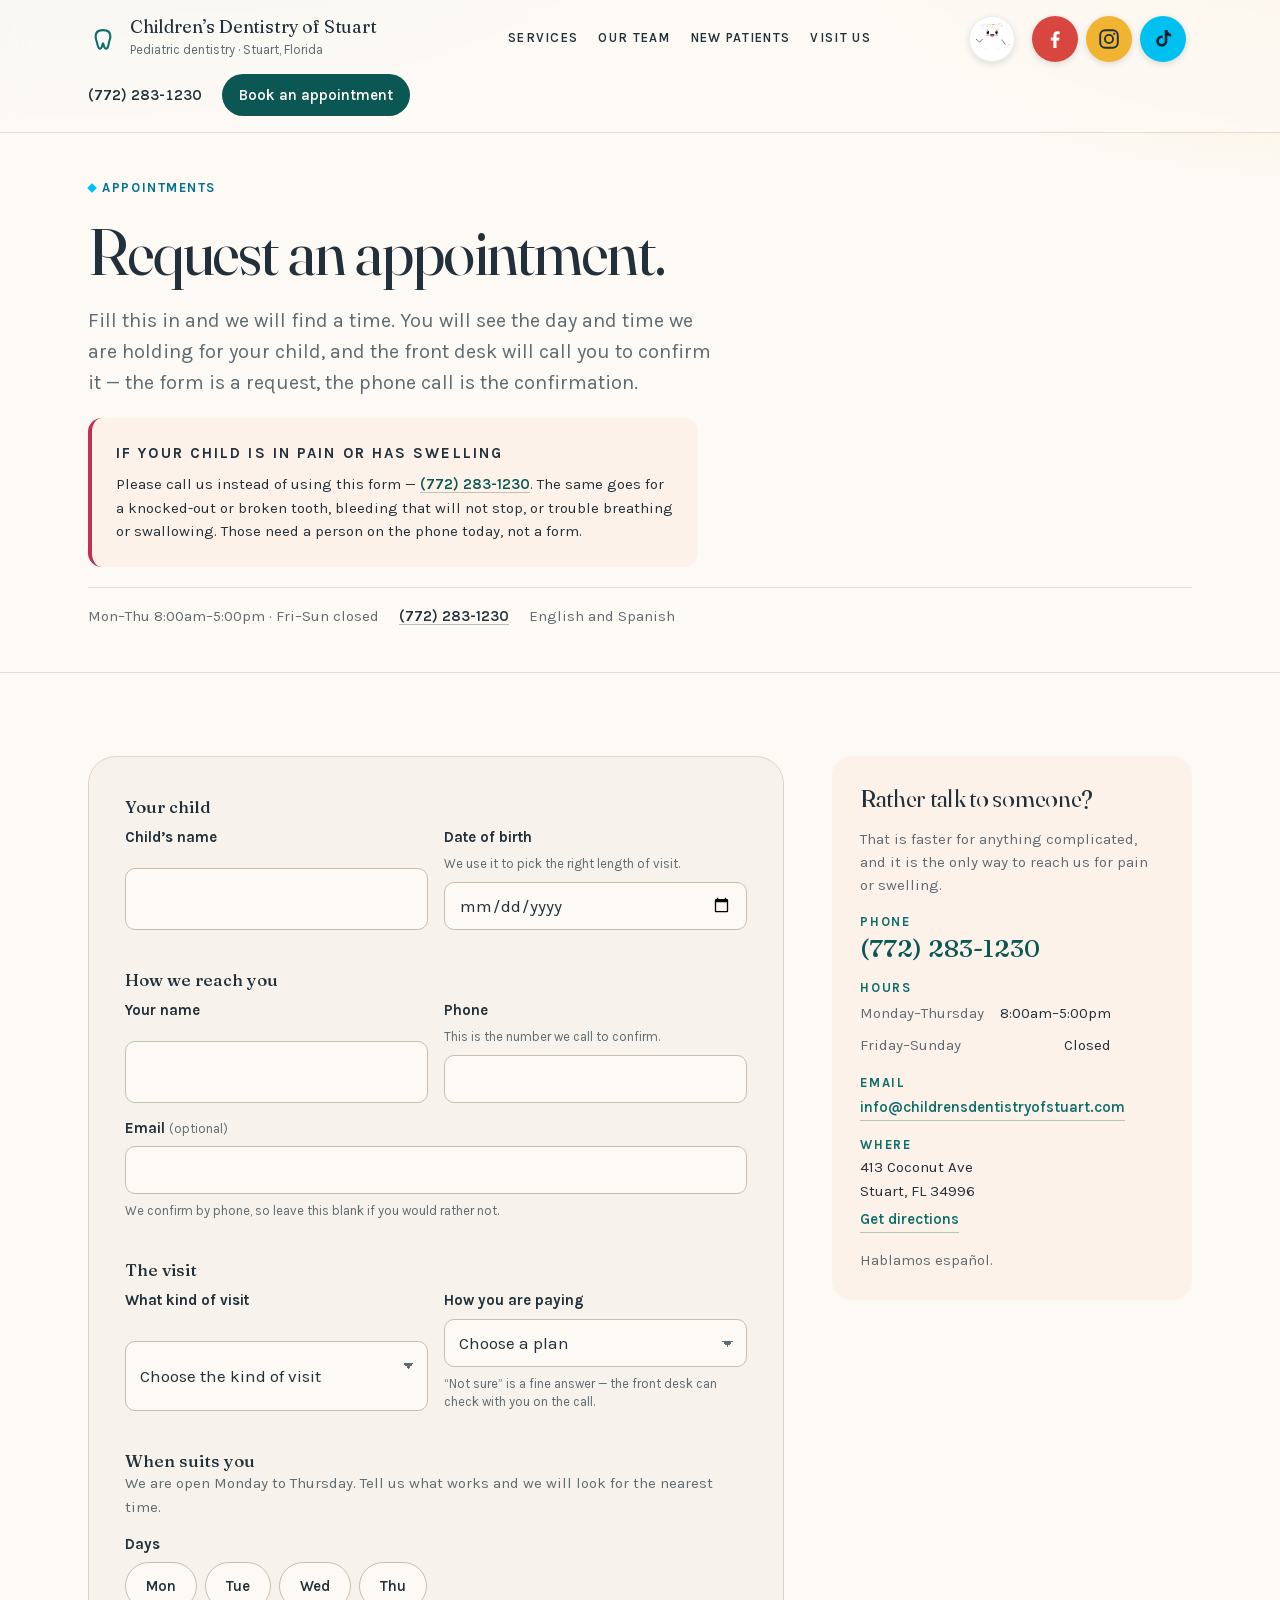
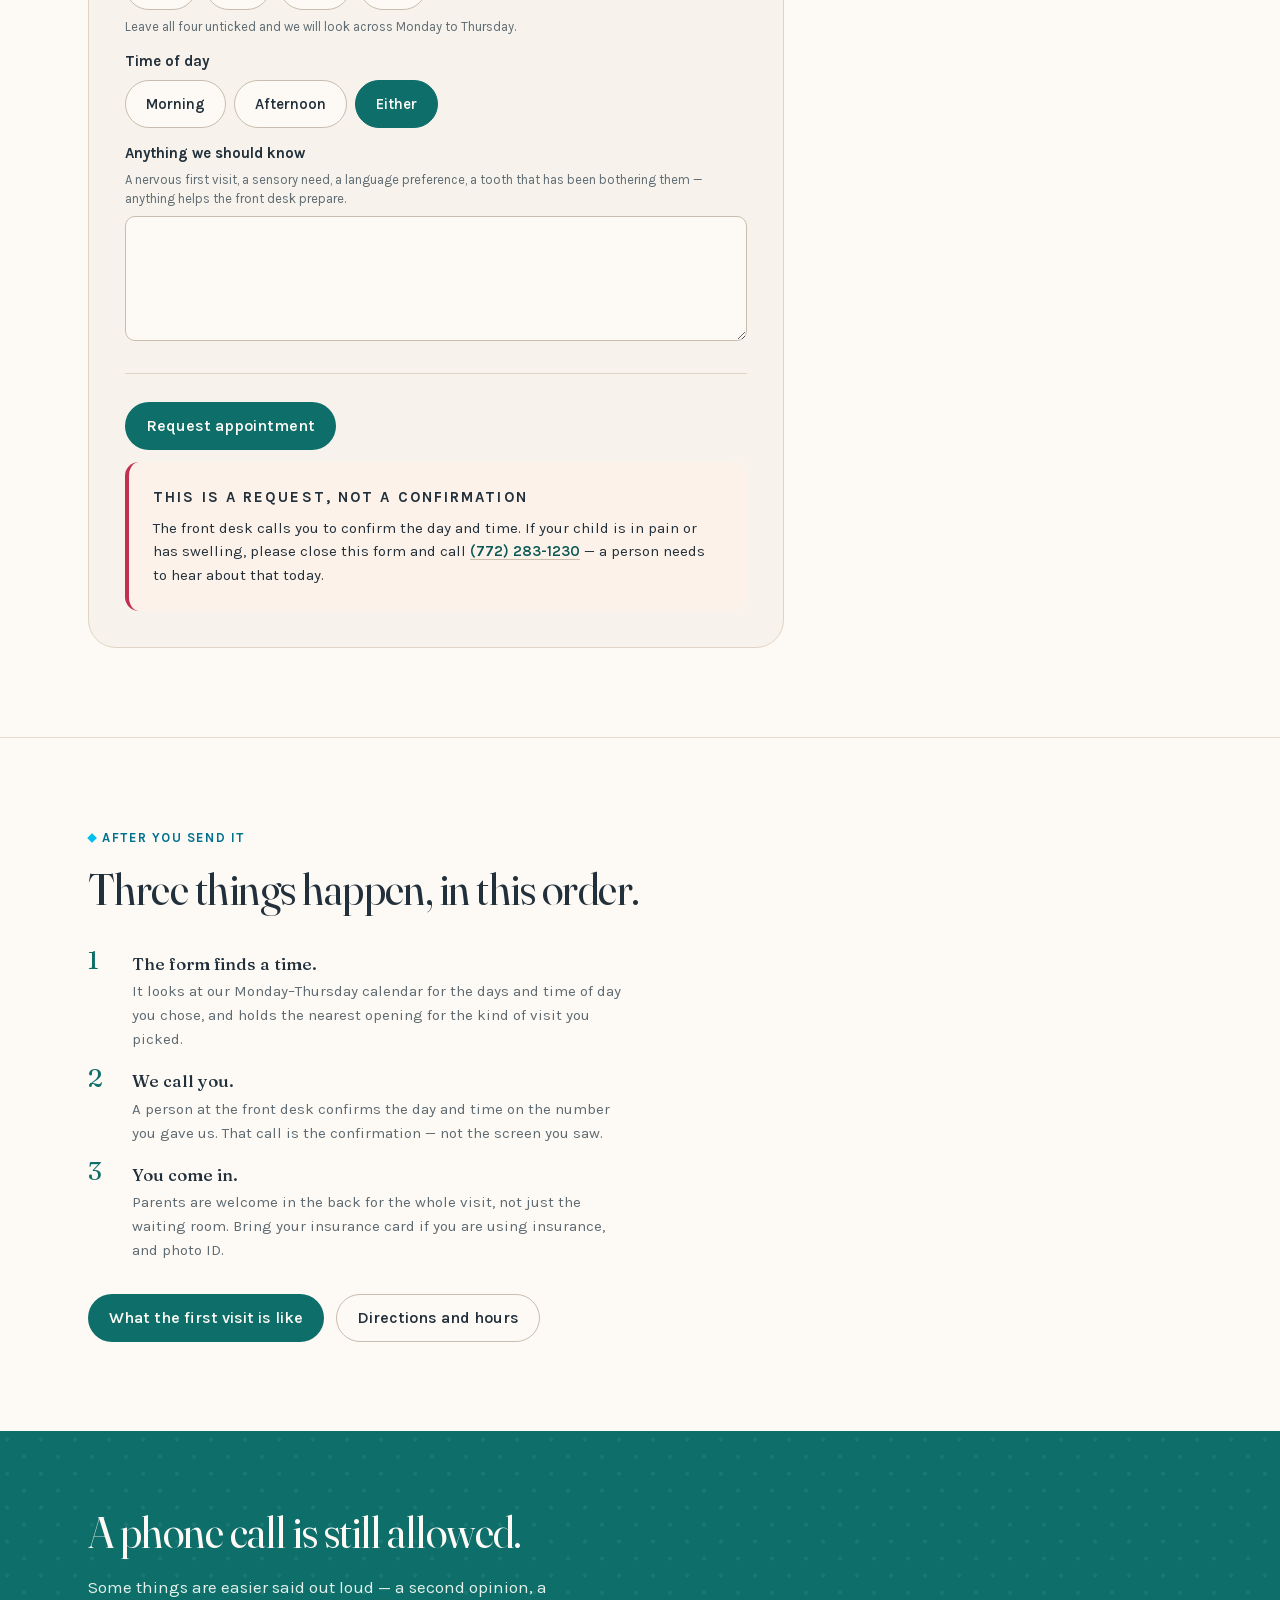
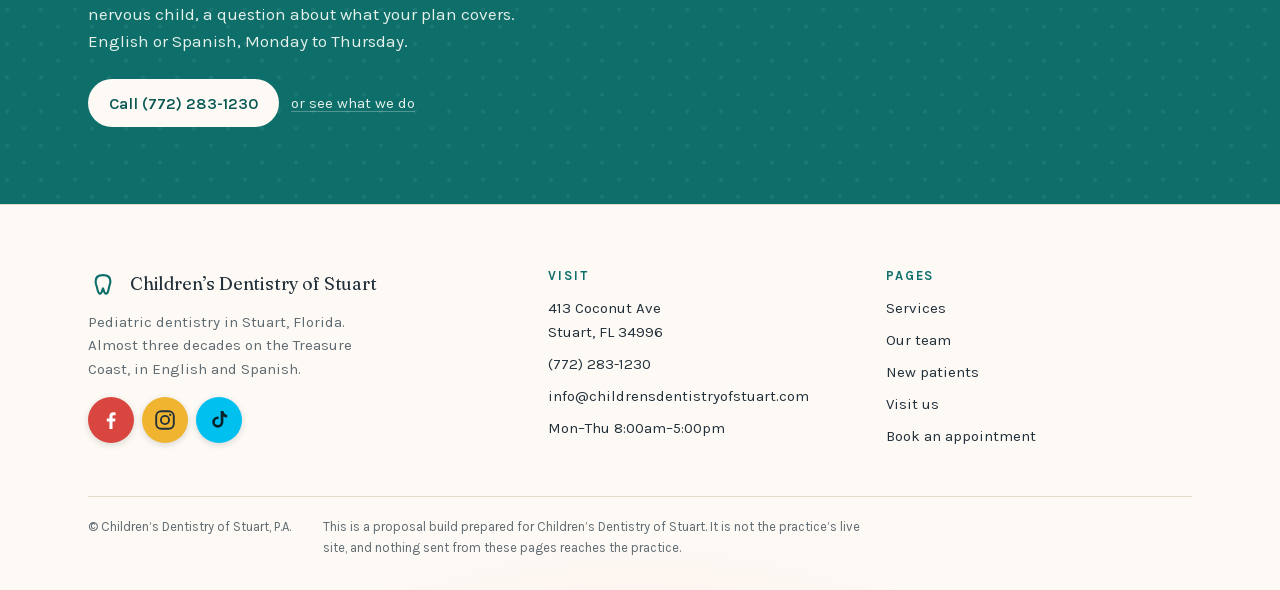
==== commit 8ca8bb20: "Header: mascot badge beside the social icons" ====
--- a/book.html
+++ b/book.html
@@ -347,8 +347,8 @@
         <li><a href="visit.html">Visit us</a></li>
       </ul>
     </nav>
-
-    <ul class="socials socials--header" aria-label="Follow Children's Dentistry of Stuart">
+      <ul class="socials socials--header" aria-label="Follow Children's Dentistry of Stuart">
+        <li class="header-mascot" aria-hidden="true"><img src="assets/img/photos/toothy.png" alt="" width="42" height="42" decoding="async"></li>
         <li class="social social--facebook"><a href="https://www.facebook.com/childrensdentistryofstuart" target="_blank" rel="noopener noreferrer"><span class="sr-only">Facebook</span><svg viewBox="0 0 24 24" width="24" height="24" aria-hidden="true" focusable="false"><path fill="currentColor" d="M13.5 21v-7.5h2.6l.4-3h-3V8.6c0-.87.24-1.46 1.49-1.46H16.6V4.46A20 20 0 0 0 14.3 4.3c-2.3 0-3.87 1.4-3.87 3.98V10.5H7.8v3h2.63V21h3.07Z"/></svg></a></li>
         <li class="social social--instagram"><a href="https://www.instagram.com/childrensdentistryofstuart" target="_blank" rel="noopener noreferrer"><span class="sr-only">Instagram</span><svg viewBox="0 0 24 24" width="24" height="24" aria-hidden="true" focusable="false" fill="none" stroke="currentColor" stroke-width="1.9"><rect x="3.2" y="3.2" width="17.6" height="17.6" rx="5"/><circle cx="12" cy="12" r="4.1"/><circle cx="17.2" cy="6.8" r="1.15" fill="currentColor" stroke="none"/></svg></a></li>
         <li class="social social--tiktok"><a href="https://www.tiktok.com/@drsugarschildrensdentist" target="_blank" rel="noopener noreferrer"><span class="sr-only">Tiktok</span><svg viewBox="0 0 24 24" width="24" height="24" aria-hidden="true" focusable="false"><path fill="currentColor" d="M16.5 3c.3 2.1 1.6 3.6 3.7 3.9v2.6c-1.4.1-2.7-.3-3.8-1v5.6a5.6 5.6 0 1 1-5.6-5.6c.3 0 .5 0 .8.06v2.7a2.9 2.9 0 1 0 2.1 2.8V3h2.8Z"/></svg></a></li>
--- a/assets/css/styles.css
+++ b/assets/css/styles.css
@@ -2130,7 +2130,7 @@
 .social--tiktok a:hover, .social--tiktok a:focus-visible { background: #35D2FA; color: #06222B; }
 
 .socials--header { display: none; }
-@media (min-width: 1080px) { .socials--header { display: flex; margin-right: .4rem; } }
+@media (min-width: 1080px) { .socials--header { display: flex; margin-right: .4rem; margin-left: auto; } }
 .footer__social { margin-top: 1rem; }
 
 @media (max-width: 640px) {
@@ -2161,3 +2161,26 @@
 .js .marquee { transition: opacity .22s ease; }
 
 html { scroll-padding-top: 5.5rem; }   /* sticky header clearance for anchors */
+
+
+/* ============================================================
+   HEADER-MASCOT — the dancing tooth, next to the social badges.
+   Decorative: aria-hidden, alt="", and it never takes a pointer event.
+   The bob comes from the mascot rule already in the motion layer.
+   ============================================================ */
+.header-mascot { display: none; }
+@media (min-width: 1080px) {
+  /* same circular weight as the badges next to it, so the row reads as one group */
+  .header-mascot {
+    display: grid; place-items: center;
+    width: 46px; height: 46px; margin-right: .55rem; pointer-events: none;
+    flex: none; list-style: none; border-radius: 50%;
+    background: #fff; box-shadow: 0 2px 6px rgba(34, 48, 59, .14);
+    border: 1px solid rgba(34, 48, 59, .08);
+  }
+  .header-mascot img { width: 38px; height: 38px; display: block; }
+}
+/* slightly smaller once the socials appear but the bar is tight */
+@media (min-width: 1080px) and (max-width: 1180px) {
+  .header-mascot, .header-mascot img { width: 38px; height: 38px; }
+}
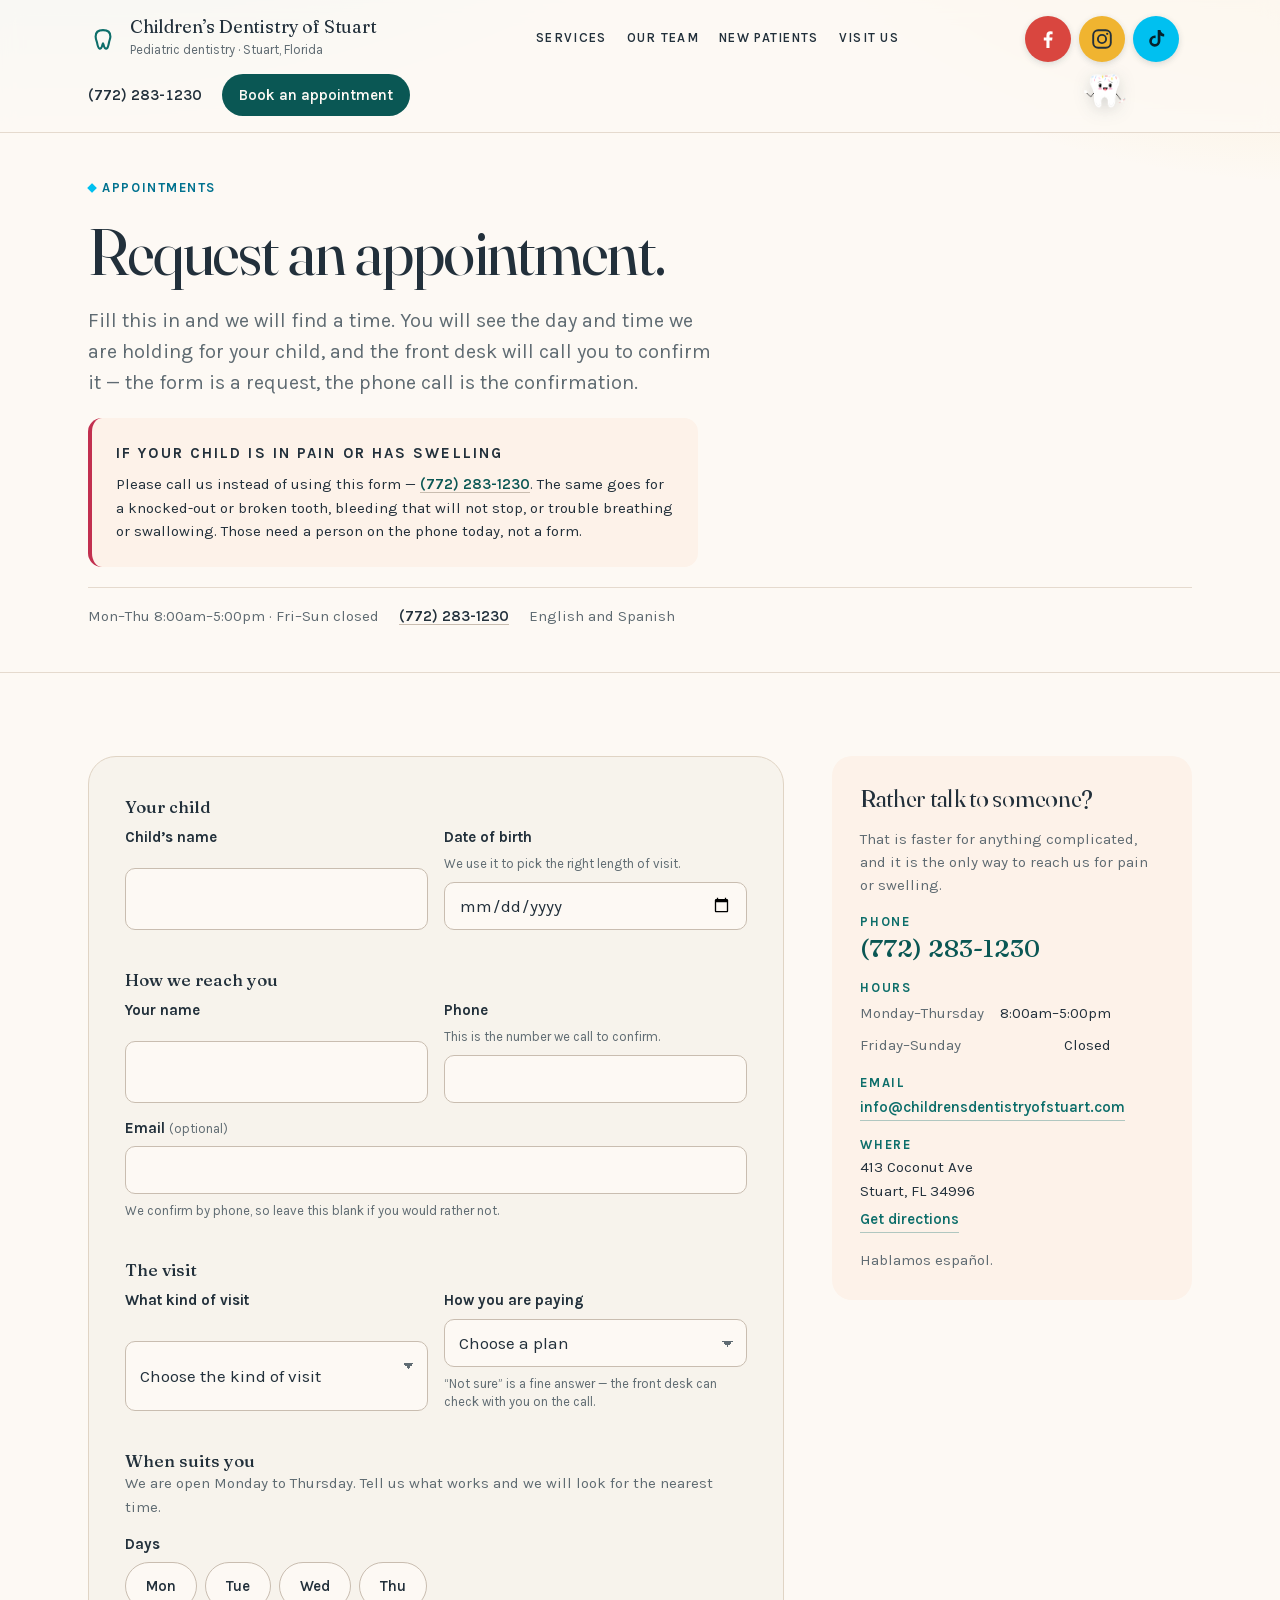
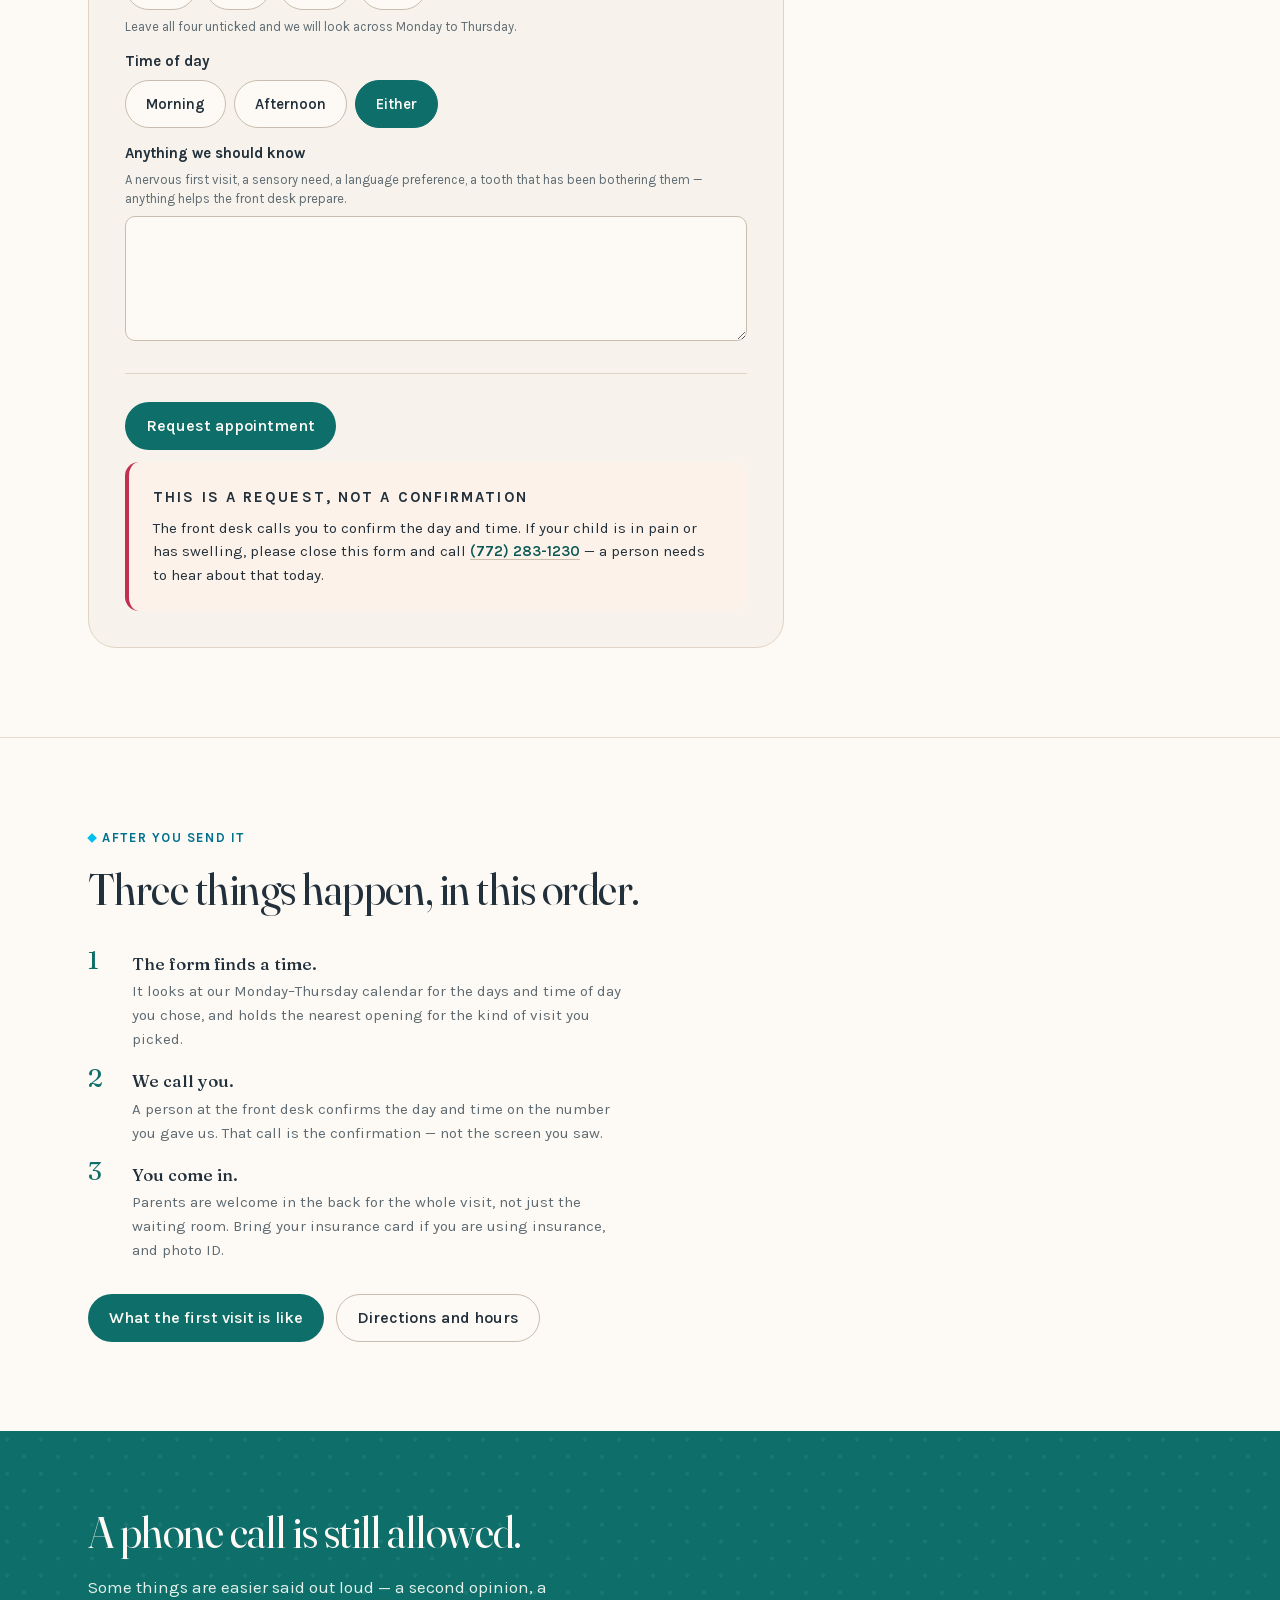
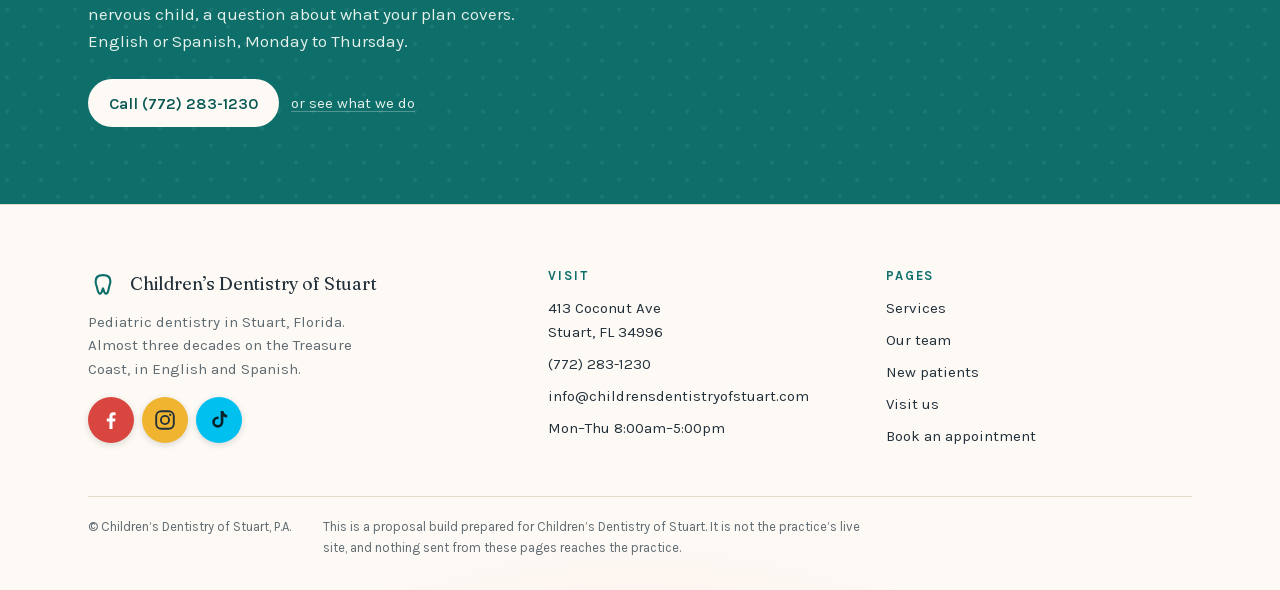
==== commit 3b4452c4: "Header mascot: free-standing, dancing beneath the social icons" ====
--- a/book.html
+++ b/book.html
@@ -347,12 +347,14 @@
         <li><a href="visit.html">Visit us</a></li>
       </ul>
     </nav>
-      <ul class="socials socials--header" aria-label="Follow Children's Dentistry of Stuart">
-        <li class="header-mascot" aria-hidden="true"><img src="assets/img/photos/toothy.png" alt="" width="42" height="42" decoding="async"></li>
+      <div class="header-socials">
+        <ul class="socials socials--header" aria-label="Follow Children's Dentistry of Stuart">
         <li class="social social--facebook"><a href="https://www.facebook.com/childrensdentistryofstuart" target="_blank" rel="noopener noreferrer"><span class="sr-only">Facebook</span><svg viewBox="0 0 24 24" width="24" height="24" aria-hidden="true" focusable="false"><path fill="currentColor" d="M13.5 21v-7.5h2.6l.4-3h-3V8.6c0-.87.24-1.46 1.49-1.46H16.6V4.46A20 20 0 0 0 14.3 4.3c-2.3 0-3.87 1.4-3.87 3.98V10.5H7.8v3h2.63V21h3.07Z"/></svg></a></li>
         <li class="social social--instagram"><a href="https://www.instagram.com/childrensdentistryofstuart" target="_blank" rel="noopener noreferrer"><span class="sr-only">Instagram</span><svg viewBox="0 0 24 24" width="24" height="24" aria-hidden="true" focusable="false" fill="none" stroke="currentColor" stroke-width="1.9"><rect x="3.2" y="3.2" width="17.6" height="17.6" rx="5"/><circle cx="12" cy="12" r="4.1"/><circle cx="17.2" cy="6.8" r="1.15" fill="currentColor" stroke="none"/></svg></a></li>
         <li class="social social--tiktok"><a href="https://www.tiktok.com/@drsugarschildrensdentist" target="_blank" rel="noopener noreferrer"><span class="sr-only">Tiktok</span><svg viewBox="0 0 24 24" width="24" height="24" aria-hidden="true" focusable="false"><path fill="currentColor" d="M16.5 3c.3 2.1 1.6 3.6 3.7 3.9v2.6c-1.4.1-2.7-.3-3.8-1v5.6a5.6 5.6 0 1 1-5.6-5.6c.3 0 .5 0 .8.06v2.7a2.9 2.9 0 1 0 2.1 2.8V3h2.8Z"/></svg></a></li>
       </ul>
+        <span class="header-mascot" aria-hidden="true"><img src="assets/img/photos/toothy.png" alt="" width="44" height="44" decoding="async"></span>
+      </div>
       <div class="header-actions">
       <a class="header-phone" href="tel:+17722831230">(772) 283-1230</a>
       <a class="btn btn--primary btn--sm" href="book.html" aria-current="page">Book an appointment</a>
--- a/assets/css/styles.css
+++ b/assets/css/styles.css
@@ -2163,24 +2163,41 @@
 html { scroll-padding-top: 5.5rem; }   /* sticky header clearance for anchors */
 
 
+
+
 /* ============================================================
-   HEADER-MASCOT — the dancing tooth, next to the social badges.
-   Decorative: aria-hidden, alt="", and it never takes a pointer event.
-   The bob comes from the mascot rule already in the motion layer.
+   HEADER-MASCOT — the dancing tooth, free-standing UNDER the social icons.
+   No circle, no badge: it hangs below the icon row and dances. Decorative only.
    ============================================================ */
-.header-mascot { display: none; }
+.header-socials { display: none; }
 @media (min-width: 1080px) {
-  /* same circular weight as the badges next to it, so the row reads as one group */
+  .header-socials { display: block; position: relative; margin-right: .4rem; margin-left: auto; }
+  .header-socials .socials--header { display: flex; }
+
   .header-mascot {
-    display: grid; place-items: center;
-    width: 46px; height: 46px; margin-right: .55rem; pointer-events: none;
-    flex: none; list-style: none; border-radius: 50%;
-    background: #fff; box-shadow: 0 2px 6px rgba(34, 48, 59, .14);
-    border: 1px solid rgba(34, 48, 59, .08);
+    position: absolute; left: 50%; top: calc(100% + 9px);
+    width: 44px; height: 44px; margin-left: -22px;
+    pointer-events: none; z-index: 3;
+    filter: drop-shadow(0 4px 8px rgba(34, 48, 59, .18));
   }
-  .header-mascot img { width: 38px; height: 38px; display: block; }
-}
-/* slightly smaller once the socials appear but the bar is tight */
-@media (min-width: 1080px) and (max-width: 1180px) {
-  .header-mascot, .header-mascot img { width: 38px; height: 38px; }
-}
+  .header-mascot img {
+    width: 44px; height: 44px; display: block;
+    animation: mascot-dance 2.4s cubic-bezier(.45, .05, .55, .95) infinite;
+    transform-origin: 50% 92%;
+  }
+}
+
+/* a real dance: bounce, lean, squash, and a cheeky spin */
+@keyframes mascot-dance {
+  0%   { transform: translateY(0)     rotate(0deg)    scale(1, 1); }
+  15%  { transform: translateY(-6px)  rotate(-9deg)   scale(1.02, .98); }
+  30%  { transform: translateY(0)     rotate(0deg)    scale(.97, 1.03); }
+  45%  { transform: translateY(-4px)  rotate(8deg)    scale(1.02, .98); }
+  60%  { transform: translateY(0)     rotate(0deg)    scale(.98, 1.02); }
+  75%  { transform: translateY(-7px)  rotate(-4deg)   scale(1.02, .98); }
+  100% { transform: translateY(0)     rotate(0deg)    scale(1, 1); }
+}
+
+@media (prefers-reduced-motion: reduce) {
+  .header-mascot img { animation: none !important; }
+}
